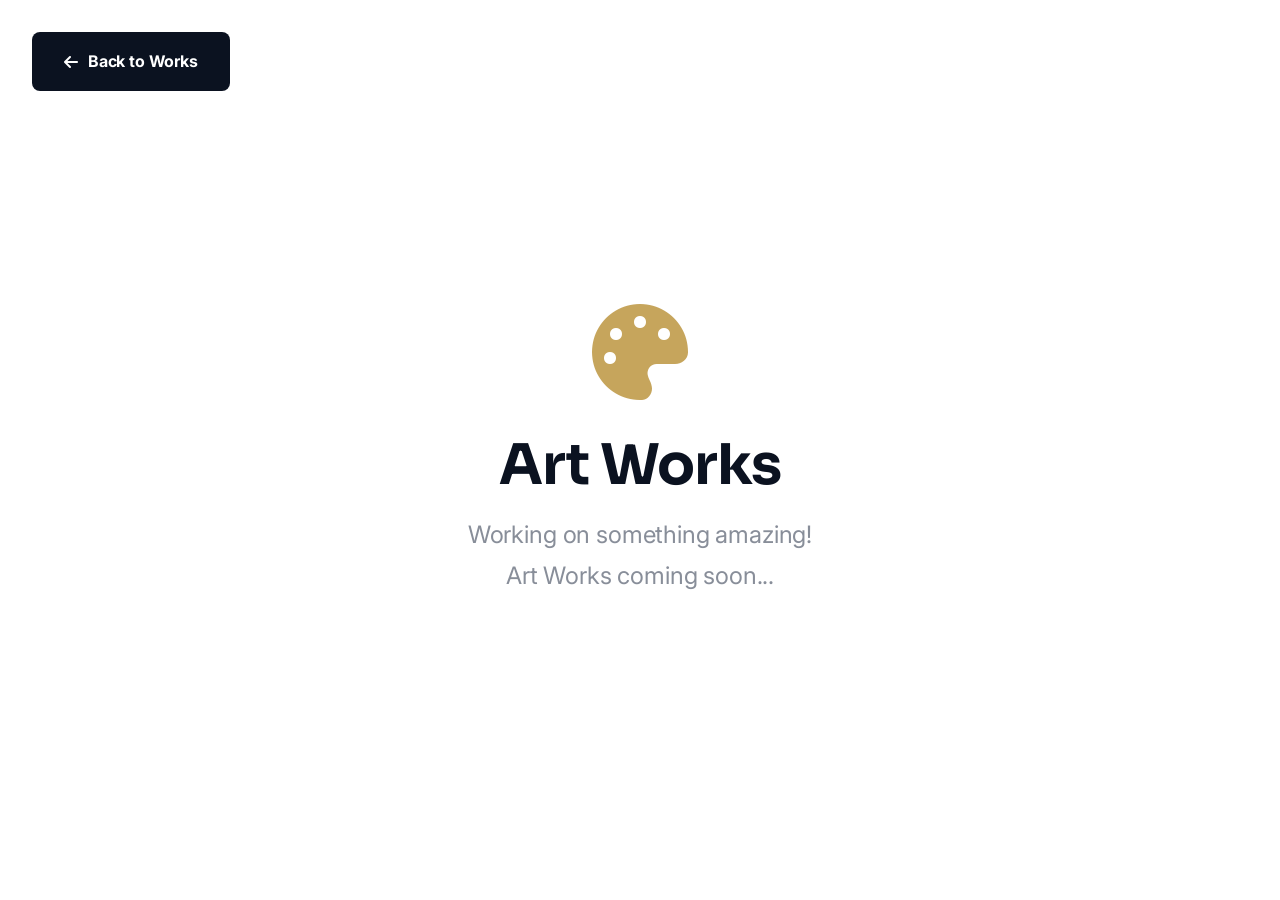
==== art-works.html @ 766a486f "Initial commit of Luxury Agency Website" ====
<!DOCTYPE html>
<html lang="en">
<head>
    <meta charset="UTF-8">
    <meta name="viewport" content="width=device-width, initial-scale=1.0">
    <title>Art Works | VAYUHARA ORIGIN</title>
    <!-- Font Awesome -->
    <link rel="stylesheet" href="https://cdnjs.cloudflare.com/ajax/libs/font-awesome/6.4.0/css/all.min.css">
    <!-- Fonts -->
    <link rel="preconnect" href="https://fonts.googleapis.com">
    <link rel="preconnect" href="https://fonts.gstatic.com" crossorigin>
    <link href="https://fonts.googleapis.com/css2?family=Inter:wght@400;500;600&family=Sora:wght@600;700;800&display=swap" rel="stylesheet">
    <!-- Custom CSS -->
    <link rel="stylesheet" href="style.css">
    <style>
        body {
            font-family: 'Inter', sans-serif;
        }
        h1 {
            font-family: 'Sora', sans-serif;
         }
        .back-btn {
            position: fixed;
            top: 2rem;
            left: 2rem;
            padding: 1rem 2rem;
            background: var(--primary);
            color: white;
            border-radius: 8px;
            font-weight: 700;
            text-decoration: none;
            display: flex;
            align-items: center;
            gap: 10px;
            transition: var(--transition);
            z-index: 1000;
        }
        .back-btn:hover {
            transform: translateX(-5px);
            background: var(--accent);
        }
    </style>
</head>
<body>

    <a href="index.html#portfolio" class="back-btn">
        <i class="fas fa-arrow-left"></i> Back to Works
    </a>

    <section style="height: 100vh; display: flex; flex-direction: column; justify-content: center; align-items: center; text-align: center;">
        <i class="fas fa-palette" style="font-size: 6rem; color: var(--accent); margin-bottom: 2rem; animation: float 6s infinite ease-in-out;"></i>
        <h1 style="font-size: 3.5rem; color: var(--primary); margin-bottom: 1rem;">Art Works</h1>
        <p style="font-size: 1.5rem; color: var(--text-light); opacity: 0.8;">Working on something amazing! <br>Art Works coming soon...</p>
    </section>

    <!-- Custom JS (Just in case) -->
    <script src="main.js"></script>
</body>
</html>
---- style.css ----
/* 
    VAYUHARA ORIGIN — Complete Professional UI/UX Redesign
    Premium • Minimal • Luxury • Corporate • Modern
*/

:root {
    --primary: #0B1220;
    --navy-deep: #0B1220;
    --accent: #C6A55C;
    --bg-white: #FFFFFF;
    --bg-soft: #F7F8FA;
    --text-main: #1F2937;
    --text-light: #6B7280;
    --white: #FFFFFF;
    --transition: all 0.4s cubic-bezier(0.16, 1, 0.3, 1);
    --radius: 18px;
    --shadow-soft: 0 10px 40px rgba(0, 0, 0, 0.03);
}

* {
    margin: 0;
    padding: 0;
    box-sizing: border-box;
}

html {
    scroll-behavior: smooth;
}

body {
    font-family: 'Inter', sans-serif;
    color: var(--text-main);
    background-color: var(--bg-white);
    line-height: 1.7;
    letter-spacing: -0.01em;
    overflow-x: hidden;
}

h1, h2, h3, h4, h5, h6 {
    font-family: 'Sora', sans-serif;
    font-weight: 700;
    line-height: 1.2;
    letter-spacing: -0.02em;
    color: var(--primary);
}

a {
    text-decoration: none;
    color: inherit;
}

/* Navbar */
nav {
    position: fixed;
    top: 0;
    left: 0;
    width: 100%;
    padding: 1.5rem 8%;
    display: flex;
    justify-content: space-between;
    align-items: center;
    z-index: 1000;
    transition: var(--transition);
}

nav.sticky {
    background: rgba(255, 255, 255, 0.7); /* Deep Glass Transparency */
    backdrop-filter: blur(25px) saturate(180%);
    -webkit-backdrop-filter: blur(25px) saturate(180%);
    padding: 1rem 8%;
    box-shadow: 0 10px 40px rgba(0, 0, 0, 0.03);
    border-bottom: 1px solid rgba(255, 255, 255, 0.5); /* Luxury subtle rim */
}

.logo img {
    height: 50px;
    width: auto;
    object-fit: contain;
    transition: var(--transition);
}

nav.sticky .logo img {
    height: 40px;
}

.nav-links {
    display: flex;
    gap: 3rem;
    list-style: none;
}

.nav-links a {
    font-weight: 600;
    font-size: 0.9rem;
    color: var(--text-main);
    position: relative;
    text-transform: uppercase;
    letter-spacing: 1px;
}

.nav-links a::after {
    content: '';
    position: absolute;
    bottom: -8px;
    left: 0;
    width: 100%;
    height: 2px;
    background: var(--accent);
    opacity: 0;
    transition: opacity 0.3s ease;
}

.nav-links a:hover {
    color: var(--accent);
}

.nav-links a:hover::after {
    opacity: 1;
}

/* Section Templates */
section {
    padding: 120px 8%;
}

.section-head {
    text-align: center;
    margin-bottom: 80px;
}

.section-head h2 {
    font-size: 3rem;
    color: var(--primary);
    margin-bottom: 20px;
}

.accent-line {
    width: 80px;
    height: 4px;
    background: var(--accent);
    margin: 0 auto;
}

/* Buttons */
.btn {
    padding: 1rem 2.5rem;
    border-radius: 10px;
    font-weight: 600;
    cursor: pointer;
    transition: var(--transition);
    display: inline-flex;
    align-items: center;
    gap: 12px;
    line-height: 1;
}

.btn-primary {
    background: linear-gradient(135deg, #d4af37, #f6e27a, #d4af37, #b8963a);
    background-size: 200% auto;
    color: var(--white);
    font-weight: 700;
    border: none;
    border-radius: 30px; /* Luxury Pill Shape */
    box-shadow: 0 4px 15px rgba(198, 165, 92, 0.15);
    position: relative;
    overflow: hidden;
}

.btn-primary::before {
    content: '';
    position: absolute;
    top: 0;
    left: -100%;
    width: 60%;
    height: 100%;
    background: linear-gradient(90deg, transparent, rgba(255, 255, 255, 0.2), transparent);
    transition: all 0.6s ease;
}

.btn-primary:hover::before {
    left: 140%;
}

.btn-primary:hover {
    background: linear-gradient(135deg, #f6e27a, #d4af37, #a8842f);
    box-shadow: 0 8px 30px rgba(212, 175, 55, 0.4);
    transform: none;
}

.btn-outline {
    border: 2px solid var(--primary);
    color: var(--primary);
    background: transparent;
}

.btn-outline:hover {
    background: var(--primary);
    color: var(--white);
}

/* Hero Section */
.hero {
    height: 100vh;
    display: flex;
    align-items: center;
    background: var(--bg-white);
    position: relative;
    padding: 0 8%;
}

.hero-grid {
    display: grid;
    grid-template-columns: 1.2fr 0.8fr;
    gap: 4rem;
    width: 100%;
    align-items: center;
}

.hero-visual {
    height: 500px;
    border-radius: 30px;
    overflow: hidden;
}

/* About Logo Fixed Redesign */
.about-logo-card {
    background: var(--white);
    padding: 50px;
    border-radius: 20px;
    box-shadow: 0 15px 45px rgba(0,0,0,0.05);
    display: flex;
    justify-content: center;
    align-items: center;
    border: 1px solid rgba(0,0,0,0.02);
    transition: var(--transition);
}

.about-logo-img {
    max-width: 500px; /* Bigger Logo Fix */
    width: 100%;
    height: auto;
    border-radius: 12px;
    margin: 10px 0;
    box-shadow: 0 15px 35px rgba(0,0,0,0.08); /* Premium shadow */
    transition: transform 0.3s ease, box-shadow 0.3s ease;
}

.about-logo-img:hover {
    transform: scale(1.02); /* Professional Scale Change */
    box-shadow: 0 20px 45px rgba(0,0,0,0.12);
}

@media (max-width: 1200px) {
    .about-logo-img { max-width: 400px; }
}

@media (max-width: 968px) {
    .about-logo-card { padding: 30px; }
    .about-logo-img { max-width: 320px; }
}

@media (max-width: 768px) {
    .about-logo-img { max-width: 250px; }
}

/* Services 3x2 Grid */
.services-grid {
    display: grid;
    grid-template-columns: repeat(4, 1fr);
    gap: 30px;
    margin: 60px auto 0;
}

.service-card {
    background: var(--white);
    padding: 50px 35px;
    border-radius: 25px; /* Clean box radius */
    box-shadow: 0 10px 30px rgba(0,0,0,0.03);
    border: 2px solid var(--accent); /* Premium Gold Border */
    transition: var(--transition);
    text-align: center;
}

.service-card:hover {
    box-shadow: 0 20px 45px rgba(198, 165, 92, 0.15);
    background: #FFFEFA; /* Subtle background shift */
}

.service-icon {
    font-size: 3.5rem;
    color: var(--accent);
    margin-bottom: 2rem;
}

.explore-link {
    padding: 0.6rem 1.6rem;
    background: linear-gradient(135deg, #d4af37, #f6e27a, #d4af37, #b8963a);
    color: var(--white);
    border-radius: 30px;
    font-weight: 700;
    font-size: 0.85rem;
    display: inline-flex;
    align-items: center;
    gap: 8px;
    margin-top: 1.5rem;
    transition: var(--transition);
    box-shadow: 0 4px 15px rgba(198, 165, 92, 0.1);
}

.explore-link:hover {
    background: linear-gradient(135deg, #f6e27a, #d4af37, #a8842f);
    box-shadow: 0 8px 25px rgba(212, 175, 55, 0.3);
    gap: 12px;
}

.explore-link:hover { gap: 12px; }

/* Horizontal Process */
.process-horizontal {
    display: grid;
    grid-template-columns: repeat(4, 1fr);
    gap: 2rem;
    margin-top: 60px;
    text-align: center;
}

.process-step { position: relative; }

.process-step::after {
    content: '';
    position: absolute;
    top: 30px;
    right: -50%;
    width: 100%;
    height: 1px;
    background: rgba(198, 165, 92, 0.2);
    z-index: 1;
}

.process-step:last-child::after { display: none; }

.step-number {
    width: 60px;
    height: 60px;
    border: 2px solid var(--accent);
    border-radius: 50%;
    display: flex;
    justify-content: center;
    align-items: center;
    margin: 0 auto 1.5rem;
    font-weight: 800;
    color: var(--accent);
    background: var(--white);
    position: relative;
    z-index: 2;
}

/* Portfolio Overlay */
.portfolio-grid {
    display: grid;
    grid-template-columns: repeat(4, 1fr);
    gap: 30px;
    margin: 50px auto 0;
}

.portfolio-card.folder-clickable {
    cursor: pointer;
    background: var(--white);
    padding: 50px 40px;
    border-radius: 25px; /* Clean box radius */
    border: 2px solid var(--accent); /* Premium Gold Border */
    box-shadow: 0 10px 30px rgba(0,0,0,0.03);
    display: flex;
    flex-direction: column;
    align-items: center;
    text-align: center;
    transition: transform 0.3s ease, box-shadow 0.3s ease, background 0.3s ease;
}

.portfolio-card.folder-clickable:hover {
    transform: translateY(-8px);
    box-shadow: 0 25px 50px rgba(198, 165, 92, 0.2);
    background: #FFFEFA;
}

.folder-status {
    font-size: 0.75rem;
    font-weight: 700;
    color: var(--accent);
    text-transform: uppercase;
    letter-spacing: 1px;
    margin-top: 0.5rem;
    opacity: 0.8;
}

/* Luxury Portfolio Modal */
.modal-overlay {
    position: fixed;
    inset: 0;
    background: rgba(11, 18, 32, 0.9);
    backdrop-filter: blur(8px);
    display: none; /* Controlled by JS */
    z-index: 10000;
    align-items: center;
    justify-content: center;
    padding: 30px;
    opacity: 0;
    transition: opacity 0.3s ease;
}

.modal-overlay.active {
    display: flex;
    opacity: 1;
}

.modal-content {
    background: var(--white);
    width: 90%;
    max-width: 1100px;
    max-height: 85vh;
    border-radius: 30px;
    position: relative;
    padding: 50px;
    overflow-y: auto;
    box-shadow: 0 30px 100px rgba(0,0,0,0.3);
}

.modal-close {
    position: absolute;
    top: 25px;
    right: 30px;
    font-size: 2.5rem;
    background: none;
    border: none;
    color: var(--primary);
    cursor: pointer;
    line-height: 1;
}

.modal-body {
    display: grid;
    grid-template-columns: repeat(2, 1fr);
    gap: 20px;
    margin-top: 30px;
}

.work-item {
    border-radius: 15px;
    overflow: hidden;
    aspect-ratio: 16/9;
}

.work-item img, .work-item video {
    width: 100%;
    height: 100%;
    object-fit: cover;
    transition: transform 0.3s ease;
}

.work-item:hover img {
    transform: scale(1.05);
}

.portfolio-card i {
    font-size: 3.5rem;
    color: var(--accent);
    margin-bottom: 1.5rem;
}

.portfolio-card h3 {
    margin-bottom: 1.5rem;
    color: var(--primary);
    font-size: 1.2rem;
}

.portfolio-explore-btn {
    padding: 0.7rem 1.8rem;
    background: linear-gradient(135deg, #d4af37, #f6e27a, #d4af37, #b8963a);
    color: var(--white);
    border-radius: 30px; /* Luxury Pill Shape */
    font-size: 0.9rem;
    font-weight: 700;
    transition: var(--transition);
    display: inline-flex;
    align-items: center;
    gap: 10px;
    box-shadow: 0 4px 15px rgba(198, 165, 92, 0.1);
    position: relative;
    overflow: hidden;
}

.portfolio-explore-btn::before {
    content: '';
    position: absolute;
    top: 0;
    left: -100%;
    width: 60%;
    height: 100%;
    background: linear-gradient(90deg, transparent, rgba(255, 255, 255, 0.2), transparent);
    transition: all 0.6s ease;
}

.portfolio-explore-btn:hover::before {
    left: 140%;
}

.portfolio-explore-btn:hover {
    background: linear-gradient(135deg, #f6e27a, #d4af37, #a8842f);
    box-shadow: 0 8px 25px rgba(212, 175, 55, 0.3);
}

.portfolio-explore-btn i {
    transition: transform 0.3s ease;
}

.portfolio-explore-btn:hover i {
    transform: translateX(5px);
}

.portfolio-explore-btn:hover i {
    transform: translateX(5px);
}

@media (max-width: 1200px) {
    .portfolio-grid, .services-grid { grid-template-columns: repeat(2, 1fr); }
}

@media (max-width: 768px) {
    .portfolio-grid, .services-grid { grid-template-columns: 1fr; }
}

/* CTA Section */
.cta-section {
    padding: 100px 8%;
    background: var(--bg-soft);
    text-align: center;
}

/* Contact Grid */
.contact-grid {
    display: grid;
    grid-template-columns: 0.8fr 1.2fr;
    gap: 4rem;
    margin-top: 60px;
}

.contact-info { text-align: left; }
.info-group { margin-bottom: 3rem; }
.info-group h3 { font-size: 1.5rem; margin-bottom: 1.5rem; }
.info-group p { display: flex; align-items: center; gap: 15px; margin-bottom: 1rem; color: var(--text-light); }
.info-group p i { color: var(--accent); }

.contact-form-card {
    background: #FFFFFF;
    padding: 50px;
    border-radius: 20px;
    box-shadow: var(--shadow-soft);
    border: 1px solid rgba(0,0,0,0.03);
}

.form-group { margin-bottom: 1.5rem; text-align: left; }
.form-group label { display: block; margin-bottom: 0.5rem; font-weight: 600; }
.form-control {
    width: 100%;
    padding: 1rem 1.2rem;
    border-radius: 10px;
    border: 1px solid rgba(0,0,0,0.08);
    transition: var(--transition);
}

.form-control:focus { outline: none; border-color: var(--accent); }

/* ==========================================================================
   Premium Footer Redesign (#071426 Luxury)
   ========================================================================== */
.footer-premium {
    background: #071426;
    padding: 80px 8% 30px;
    color: #FFFFFF;
}

.footer-inner {
    max-width: 1400px;
    margin: 0 auto;
}

.footer-main-grid {
    display: grid;
    grid-template-columns: 1.5fr 1fr 1fr;
    gap: 60px;
    margin-bottom: 60px;
}

/* Brand Section */
.logo-wrap {
    margin-bottom: 25px;
}

.logo-wrap img {
    height: 70px; /* Slightly bigger as requested */
    border-radius: 8px;
    display: block;
}

.brand-desc {
    color: #d1d5db; /* Light Gray secondary */
    line-height: 1.8;
    margin-bottom: 30px;
    max-width: 400px;
    font-size: 1.05rem;
}

.brand-socials {
    display: flex;
    gap: 15px;
}

.brand-socials a {
    width: 40px;
    height: 40px;
    border: 2px solid #d4af37; /* Gold outline */
    border-radius: 50%;
    display: flex;
    justify-content: center;
    align-items: center;
    color: #d4af37;
    transition: all 0.3s ease;
}

.brand-socials a:hover {
    background: #d4af37; /* Gold Fill */
    color: #FFFFFF; /* White Icon */
    transform: translateY(-3px);
}

/* Nav Columns */
.footer-title {
    color: #FFFFFF;
    font-size: 1.2rem;
    font-weight: 700;
    margin-bottom: 30px;
    letter-spacing: 2px;
}

.footer-nav-links {
    list-style: none;
    padding: 0;
}

.footer-nav-links li {
    margin-bottom: 15px;
}

.footer-nav-links a {
    color: #d1d5db;
    text-decoration: none;
    transition: all 0.3s ease;
    font-size: 1.05rem;
}

.footer-nav-links a:hover {
    color: #d4af37; /* Gold Hover */
}

/* Bottom Bar */
.footer-bottom-bar {
    text-align: center;
}

.footer-bottom-divider {
    width: 100%;
    height: 1px;
    background: rgba(255, 255, 255, 0.1);
    margin-bottom: 30px;
}

.footer-bottom-bar p {
    color: #9ca3af;
    font-size: 0.95rem;
}

/* Responsive Footer */
@media (max-width: 1024px) {
    .footer-main-grid {
        grid-template-columns: repeat(2, 1fr);
    }
}

@media (max-width: 768px) {
    .footer-premium {
        text-align: center;
        padding: 60px 8% 30px;
    }
    .footer-main-grid {
        grid-template-columns: 1fr;
        gap: 40px;
    }
    .footer-brand-col {
        display: flex;
        flex-direction: column;
        align-items: center;
    }
    .brand-desc {
        max-width: 100%;
    }
    .brand-socials {
        justify-content: center;
    }
}

/* ==========================================================================
   /* ==========================================================================
   Unique Professional Luxury Signatures
   ========================================================================== */

/* ==========================================================================
   Professional Architectural Motion
   ========================================================================== */

/* 1. Master Reveal Engine */
.reveal {
    opacity: 0;
    transform: translateY(40px);
    transition: 
        opacity 1.5s cubic-bezier(0.2, 1, 0.3, 1),
        transform 1.5s cubic-bezier(0.2, 1, 0.3, 1);
    will-change: opacity, transform;
}

.reveal.active {
    opacity: 1;
    transform: translateY(0);
}

/* 2. Text Masking Reveal (World-Class Unique) */
.text-mask {
    overflow: hidden;
    display: inline-block;
    padding-bottom: 5px;
}

.text-reveal {
    display: inline-block;
    transform: translateY(110%);
    transition: transform 1.2s cubic-bezier(0.2, 1, 0.3, 1);
}

.reveal.active .text-reveal {
    transform: translateY(0);
}

/* 3. Infinite Floating States */
.float-infinite {
    animation: luxury-float 6s cubic-bezier(0.445, 0.05, 0.55, 0.95) infinite;
}

@keyframes luxury-float {
    0%, 100% { transform: translateY(0) rotate(0); }
    50% { transform: translateY(-15px) rotate(1deg); }
}

/* 4. Luxury Hover Scaling */
.card-scale {
    transition: transform 0.6s cubic-bezier(0.2, 1, 0.3, 1);
}

.card-scale:hover {
    transform: scale(1.03) translateY(-5px);
}

/* 2. Hero Brand Mark "Infinite Float" */
.hero-visual img {
    animation: luxury-float 6s cubic-bezier(0.445, 0.05, 0.55, 0.95) infinite;
    filter: drop-shadow(0 20px 40px rgba(11, 18, 32, 0.1));
}

@keyframes luxury-float {
    0%, 100% { transform: translateY(0) rotate(2deg); }
    50% { transform: translateY(-20px) rotate(-1deg); }
}

/* 3. Architectural Line Drawing */
.accent-line {
    width: 0;
    height: 2px;
    background: var(--accent);
    transition: width 1.5s cubic-bezier(0.2, 1, 0.3, 1);
    margin-top: 1rem;
}

.reveal.active .accent-line {
    width: 80px; /* Expands when parent .reveal is active */
}

/* 4. Service Icon 3D Interaction */
.service-icon i {
    transition: transform 0.6s cubic-bezier(0.2, 1, 0.3, 1);
}

.service-card:hover .service-icon i {
    transform: scale(1.2) rotateY(180deg); /* Unique world-class flip */
}

/* 5. Gold Dust Particle Subtle Glow */
@keyframes particle-glow {
    0%, 100% { opacity: 0.2; transform: scale(1); }
    50% { opacity: 0.6; transform: scale(1.5); }
}

/* Media Queries */
@media (max-width: 1024px) {
    .services-grid, .portfolio-grid { grid-template-columns: repeat(2, 1fr); }
    .footer-grid { grid-template-columns: 1fr; }
}

@media (max-width: 768px) {
    .hero-grid, .services-grid, .portfolio-grid, .process-horizontal, .contact-grid {
        grid-template-columns: 1fr;
        text-align: center;
    }
    .hero-visual { height: 350px; }
    .process-step::after { display: none; }
    .nav-links { display: none; }
    .hero { text-align: center; padding-top: 100px; height: auto; padding-bottom: 50px; }
    .cta-group { justify-content: center; }
}

/* Page Transition Divider Styles */
.page-divider {
    width: 100%;
    display: flex;
    justify-content: center;
    background: var(--white);
    padding: 20px 0;
}

.page-divider-line {
    width: 84%;
    height: 1.5px;
    background: linear-gradient(90deg, transparent, rgba(198, 165, 92, 0.4), transparent);
}

/* Golden Service Ticks */
.contact-serviceslist i {
    color: var(--accent);
    margin-right: 12px;
    font-size: 1.1rem;
}

/* Staggered Delay Intervals */
.delay-1 { transition-delay: 0.15s; }
.delay-2 { transition-delay: 0.3s; }
.delay-3 { transition-delay: 0.45s; }
.delay-4 { transition-delay: 0.6s; }

/* Luxury Button Shine Effect */
.btn-primary {
    position: relative;
    overflow: hidden;
}

.btn-primary::after {
    content: '';
    position: absolute;
    top: -50%;
    left: -100%;
    width: 60%;
    height: 200%;
    background: linear-gradient(
        to right,
        rgba(255, 255, 255, 0) 0%,
        rgba(255, 255, 255, 0.4) 50%,
        rgba(255, 255, 255, 0) 100%
    );
    transform: rotate(30deg);
    transition: none;
}

.btn-primary:hover::after {
    left: 150%;
    transition: all 0.9s ease;
}

/* Modal Entry Animation */
.modal-overlay.active .modal-content {
    animation: modal-entry 0.6s cubic-bezier(0.2, 1, 0.3, 1) forwards;
}

@keyframes modal-entry {
    from {
        opacity: 0;
        transform: scale(0.9) translateY(40px);
    }
    to {
        opacity: 1;
        transform: scale(1) translateY(0);
    }
}
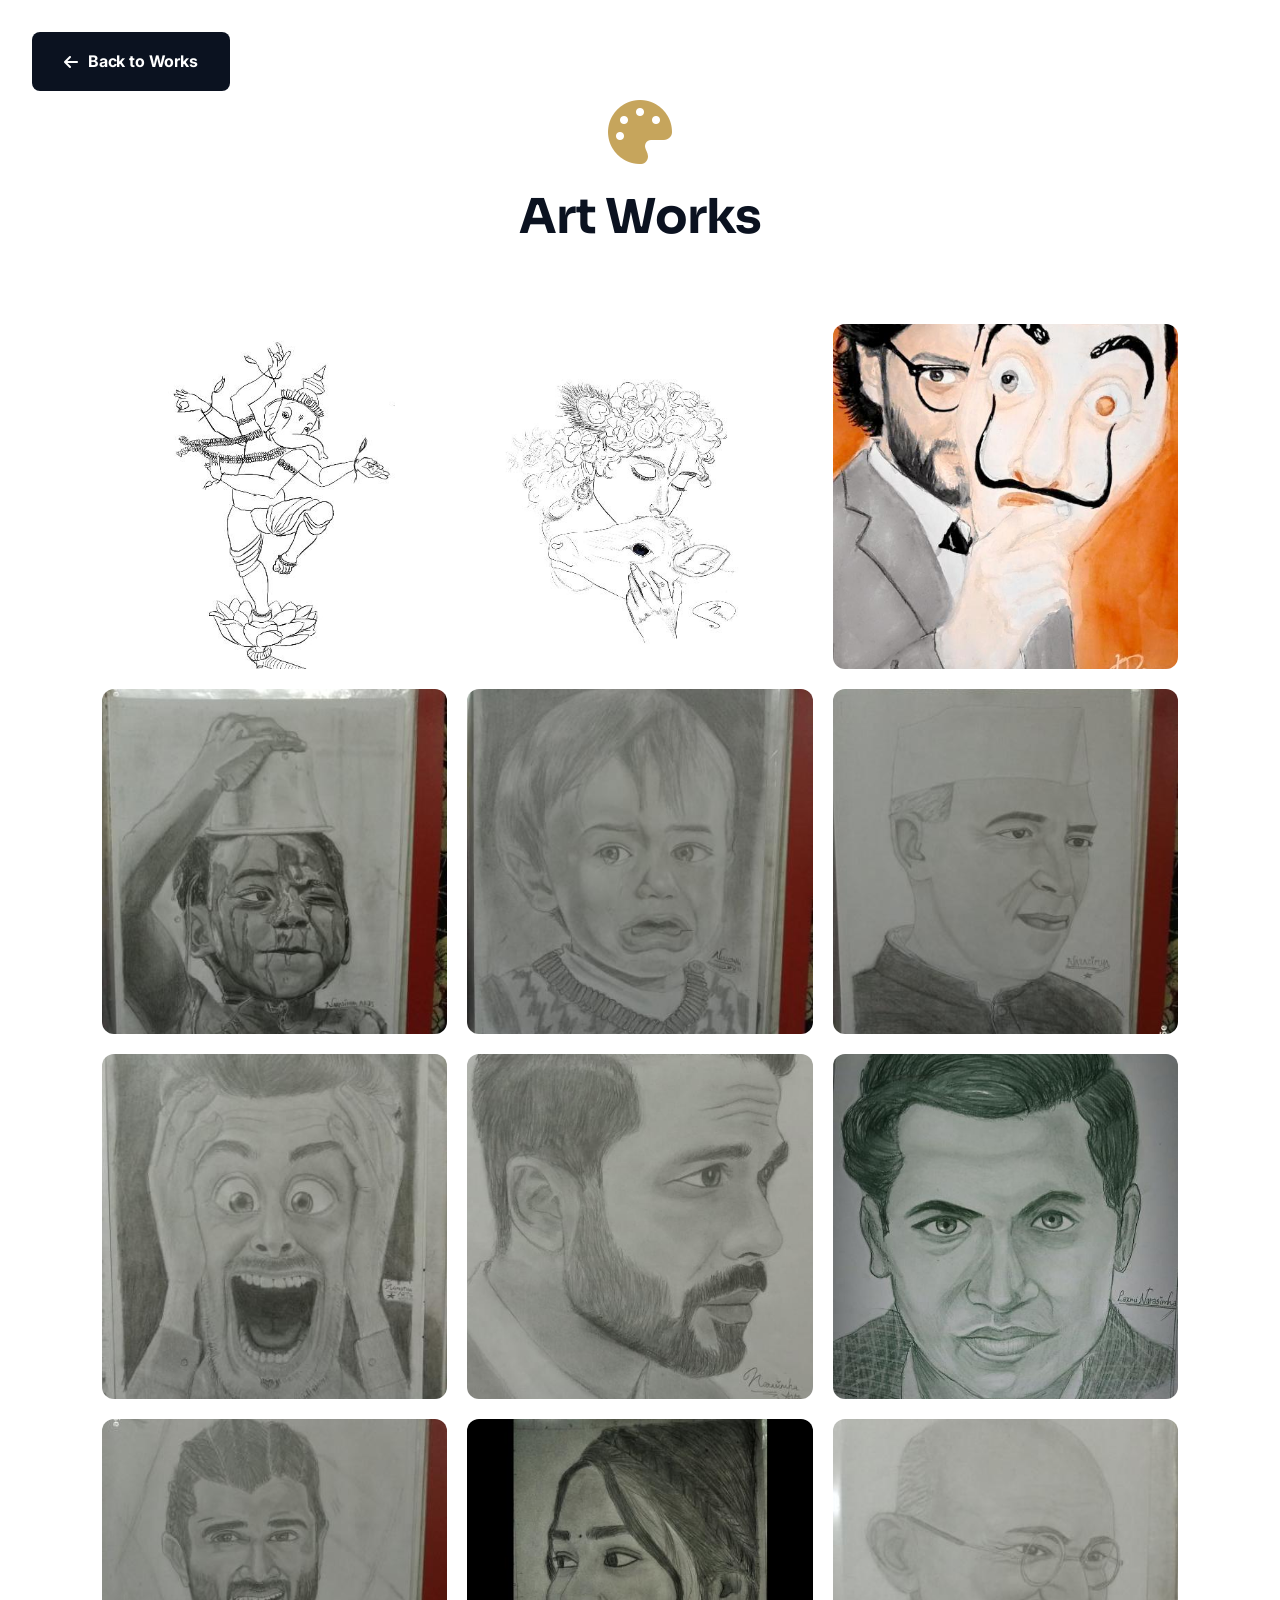
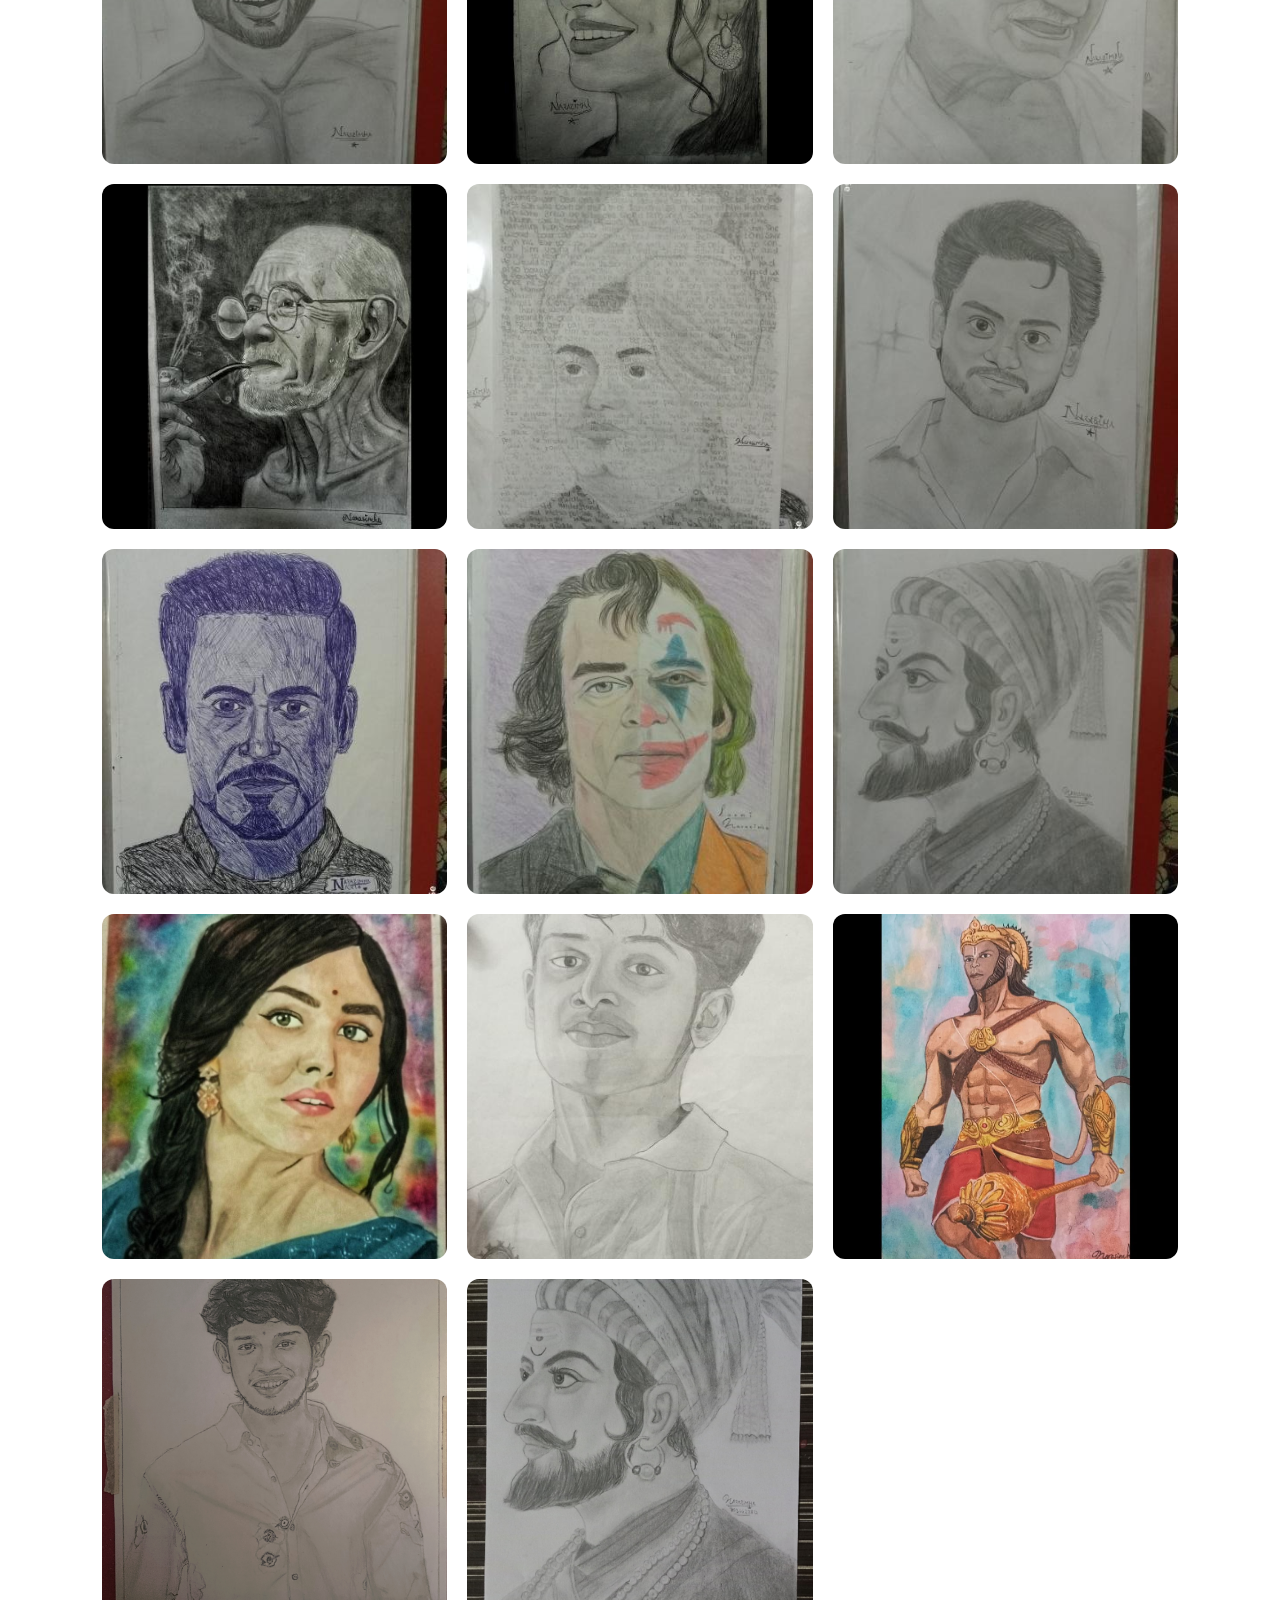
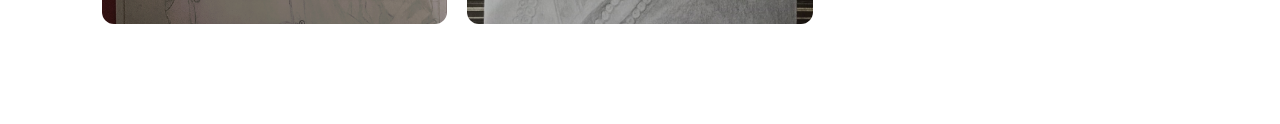
==== commit ea536cbf: "Populate portfolio category pages with images and videos" ====
--- a/art-works.html
+++ b/art-works.html
@@ -47,10 +47,39 @@
         <i class="fas fa-arrow-left"></i> Back to Works
     </a>
 
-    <section style="height: 100vh; display: flex; flex-direction: column; justify-content: center; align-items: center; text-align: center;">
-        <i class="fas fa-palette" style="font-size: 6rem; color: var(--accent); margin-bottom: 2rem; animation: float 6s infinite ease-in-out;"></i>
-        <h1 style="font-size: 3.5rem; color: var(--primary); margin-bottom: 1rem;">Art Works</h1>
-        <p style="font-size: 1.5rem; color: var(--text-light); opacity: 0.8;">Working on something amazing! <br>Art Works coming soon...</p>
+    <section style="padding: 120px 8%; min-height: 100vh;">
+        <div style="text-align: center; margin-bottom: 60px;">
+            <i class="fas fa-palette" style="font-size: 4rem; color: var(--accent); margin-bottom: 1.5rem;"></i>
+            <h1 style="font-size: 3rem; color: var(--primary); margin-bottom: 1rem;">Art Works</h1>
+            <div class="accent-line" style="margin: 0 auto;"></div>
+        </div>
+
+        <div class="portfolio-grid" style="display: grid; grid-template-columns: repeat(auto-fill, minmax(280px, 1fr)); gap: 20px;">
+            <!-- Artworks Grid -->
+            <div class="work-item" style="border-radius: 12px; overflow: hidden; aspect-ratio: 1/1;"><img src="1000944520.jpg" style="width:100%; height:100%; object-fit:cover;"></div>
+            <div class="work-item" style="border-radius: 12px; overflow: hidden; aspect-ratio: 1/1;"><img src="1000944521.jpg" style="width:100%; height:100%; object-fit:cover;"></div>
+            <div class="work-item" style="border-radius: 12px; overflow: hidden; aspect-ratio: 1/1;"><img src="1000945619.jpg" style="width:100%; height:100%; object-fit:cover;"></div>
+            <div class="work-item" style="border-radius: 12px; overflow: hidden; aspect-ratio: 1/1;"><img src="1000945620.jpg" style="width:100%; height:100%; object-fit:cover;"></div>
+            <div class="work-item" style="border-radius: 12px; overflow: hidden; aspect-ratio: 1/1;"><img src="1000945621.jpg" style="width:100%; height:100%; object-fit:cover;"></div>
+            <div class="work-item" style="border-radius: 12px; overflow: hidden; aspect-ratio: 1/1;"><img src="1000945622.jpg" style="width:100%; height:100%; object-fit:cover;"></div>
+            <div class="work-item" style="border-radius: 12px; overflow: hidden; aspect-ratio: 1/1;"><img src="1000945623.jpg" style="width:100%; height:100%; object-fit:cover;"></div>
+            <div class="work-item" style="border-radius: 12px; overflow: hidden; aspect-ratio: 1/1;"><img src="1000945624.jpg" style="width:100%; height:100%; object-fit:cover;"></div>
+            <div class="work-item" style="border-radius: 12px; overflow: hidden; aspect-ratio: 1/1;"><img src="1000945627.jpg" style="width:100%; height:100%; object-fit:cover;"></div>
+            <div class="work-item" style="border-radius: 12px; overflow: hidden; aspect-ratio: 1/1;"><img src="1000945628.jpg" style="width:100%; height:100%; object-fit:cover;"></div>
+            <div class="work-item" style="border-radius: 12px; overflow: hidden; aspect-ratio: 1/1;"><img src="1000945629.jpg" style="width:100%; height:100%; object-fit:cover;"></div>
+            <div class="work-item" style="border-radius: 12px; overflow: hidden; aspect-ratio: 1/1;"><img src="1000945631.jpg" style="width:100%; height:100%; object-fit:cover;"></div>
+            <div class="work-item" style="border-radius: 12px; overflow: hidden; aspect-ratio: 1/1;"><img src="1000945633.jpg" style="width:100%; height:100%; object-fit:cover;"></div>
+            <div class="work-item" style="border-radius: 12px; overflow: hidden; aspect-ratio: 1/1;"><img src="1000945634.jpg" style="width:100%; height:100%; object-fit:cover;"></div>
+            <div class="work-item" style="border-radius: 12px; overflow: hidden; aspect-ratio: 1/1;"><img src="1000945635.jpg" style="width:100%; height:100%; object-fit:cover;"></div>
+            <div class="work-item" style="border-radius: 12px; overflow: hidden; aspect-ratio: 1/1;"><img src="1000945637.jpg" style="width:100%; height:100%; object-fit:cover;"></div>
+            <div class="work-item" style="border-radius: 12px; overflow: hidden; aspect-ratio: 1/1;"><img src="1000945638.jpg" style="width:100%; height:100%; object-fit:cover;"></div>
+            <div class="work-item" style="border-radius: 12px; overflow: hidden; aspect-ratio: 1/1;"><img src="1000945639.jpg" style="width:100%; height:100%; object-fit:cover;"></div>
+            <div class="work-item" style="border-radius: 12px; overflow: hidden; aspect-ratio: 1/1;"><img src="1000945641.jpg" style="width:100%; height:100%; object-fit:cover;"></div>
+            <div class="work-item" style="border-radius: 12px; overflow: hidden; aspect-ratio: 1/1;"><img src="1000945755.jpg" style="width:100%; height:100%; object-fit:cover;"></div>
+            <div class="work-item" style="border-radius: 12px; overflow: hidden; aspect-ratio: 1/1;"><img src="1000946402.jpg" style="width:100%; height:100%; object-fit:cover;"></div>
+            <div class="work-item" style="border-radius: 12px; overflow: hidden; aspect-ratio: 1/1;"><img src="1000947400.jpg" style="width:100%; height:100%; object-fit:cover;"></div>
+            <div class="work-item" style="border-radius: 12px; overflow: hidden; aspect-ratio: 1/1;"><img src="47845.jpg" style="width:100%; height:100%; object-fit:cover;"></div>
+        </div>
     </section>
 
     <!-- Custom JS (Just in case) -->
--- a/style.css
+++ b/style.css
@@ -34,9 +34,21 @@
     line-height: 1.7;
     letter-spacing: -0.01em;
     overflow-x: hidden;
-}
-
-h1, h2, h3, h4, h5, h6 {
+    user-select: none;
+    -webkit-user-select: none;
+}
+
+input, textarea, select, .form-control {
+    user-select: auto !important;
+    -webkit-user-select: auto !important;
+}
+
+h1,
+h2,
+h3,
+h4,
+h5,
+h6 {
     font-family: 'Sora', sans-serif;
     font-weight: 700;
     line-height: 1.2;
@@ -49,73 +61,152 @@
     color: inherit;
 }
 
-/* Navbar */
-nav {
+/* Floating Pill Navbar */
+.pill-nav {
+    position: fixed;
+    top: 20px;
+    left: 50%;
+    transform: translateX(-50%);
+    width: 90%;
+    max-width: 1200px;
+    background: rgba(255, 255, 255, 0.8);
+    backdrop-filter: blur(20px);
+    -webkit-backdrop-filter: blur(20px);
+    border: 1px solid rgba(255, 255, 255, 0.5);
+    box-shadow: 0 10px 40px rgba(0, 0, 0, 0.05);
+    border-radius: 50px;
+    padding: 10px 30px;
+    display: flex;
+    justify-content: space-between;
+    align-items: center;
+    z-index: 1000;
+    transition: all 0.4s ease;
+}
+
+.pill-nav .logo img {
+    height: 45px;
+    transition: var(--transition);
+}
+
+/* Compact sticky header on scroll */
+.pill-nav.sticky {
+    top: 10px;
+    padding: 8px 25px;
+    background: rgba(255, 255, 255, 0.95);
+    box-shadow: 0 15px 50px rgba(0, 0, 0, 0.08);
+}
+
+.pill-nav.sticky .logo img {
+    height: 38px;
+}
+
+.pill-nav .nav-links {
+    display: flex;
+    gap: 2.5rem;
+    list-style: none;
+    margin: 0;
+    padding: 0;
+}
+
+.pill-nav .nav-links a {
+    font-size: 0.95rem;
+    font-weight: 600;
+    color: var(--text-main);
+    text-transform: uppercase;
+    letter-spacing: 0.5px;
+    transition: color 0.3s ease;
+    position: relative;
+}
+
+.pill-nav .nav-links a:hover {
+    color: var(--accent);
+}
+
+.pill-nav .nav-cta {
+    padding: 0.6rem 1.8rem;
+    border-radius: 30px;
+    font-size: 0.9rem;
+}
+
+/* Mobile Menu Button */
+.mobile-menu-btn {
+    display: none;
+    font-size: 1.5rem;
+    cursor: pointer;
+    color: var(--primary);
+}
+
+/* Mobile Nav Overlay */
+.mobile-overlay {
     position: fixed;
     top: 0;
     left: 0;
     width: 100%;
-    padding: 1.5rem 8%;
-    display: flex;
-    justify-content: space-between;
-    align-items: center;
-    z-index: 1000;
-    transition: var(--transition);
-}
-
-nav.sticky {
-    background: rgba(255, 255, 255, 0.7); /* Deep Glass Transparency */
-    backdrop-filter: blur(25px) saturate(180%);
-    -webkit-backdrop-filter: blur(25px) saturate(180%);
-    padding: 1rem 8%;
-    box-shadow: 0 10px 40px rgba(0, 0, 0, 0.03);
-    border-bottom: 1px solid rgba(255, 255, 255, 0.5); /* Luxury subtle rim */
-}
-
-.logo img {
-    height: 50px;
-    width: auto;
-    object-fit: contain;
-    transition: var(--transition);
-}
-
-nav.sticky .logo img {
-    height: 40px;
-}
-
-.nav-links {
-    display: flex;
-    gap: 3rem;
+    height: 100vh;
+    background: rgba(11, 18, 32, 0.98);
+    backdrop-filter: blur(15px);
+    z-index: 2000;
+    display: flex;
+    flex-direction: column;
+    justify-content: center;
+    align-items: center;
+    opacity: 0;
+    pointer-events: none;
+    transition: all 0.4s ease;
+}
+
+.mobile-overlay.active {
+    opacity: 1;
+    pointer-events: all;
+}
+
+.close-menu {
+    position: absolute;
+    top: 30px;
+    right: 30px;
+    background: none;
+    border: none;
+    color: var(--white);
+    font-size: 3rem;
+    cursor: pointer;
+}
+
+.mobile-links {
     list-style: none;
-}
-
-.nav-links a {
-    font-weight: 600;
-    font-size: 0.9rem;
-    color: var(--text-main);
-    position: relative;
-    text-transform: uppercase;
-    letter-spacing: 1px;
-}
-
-.nav-links a::after {
-    content: '';
-    position: absolute;
-    bottom: -8px;
-    left: 0;
-    width: 100%;
-    height: 2px;
-    background: var(--accent);
-    opacity: 0;
-    transition: opacity 0.3s ease;
-}
-
-.nav-links a:hover {
+    text-align: center;
+}
+
+.mobile-links li {
+    margin: 20px 0;
+}
+
+.mobile-links a {
+    font-size: 2rem;
+    font-weight: 700;
+    color: var(--white);
+    font-family: 'Sora', sans-serif;
+    transition: color 0.3s ease;
+}
+
+.mobile-links a:hover {
     color: var(--accent);
 }
 
-.nav-links a:hover::after {
-    opacity: 1;
+@media (max-width: 968px) {
+
+    .pill-nav .nav-links,
+    .pill-nav .nav-cta {
+        display: none;
+    }
+
+    .mobile-menu-btn {
+        display: block;
+    }
+
+    .pill-nav {
+        width: 95%;
+        padding: 10px 20px;
+    }
 }
 
 /* Section Templates */
@@ -143,15 +234,26 @@
 
 /* Buttons */
 .btn {
-    padding: 1rem 2.5rem;
-    border-radius: 10px;
+    padding: 1.2rem 2.5rem; /* Increased vertical padding for better balance */
+    border-radius: 12px;
     font-weight: 600;
     cursor: pointer;
     transition: var(--transition);
     display: inline-flex;
     align-items: center;
+    justify-content: center;
+    text-align: center;
     gap: 12px;
-    line-height: 1;
+    line-height: 1.2;
+    width: auto;
+    user-select: none;
+    -webkit-tap-highlight-color: transparent;
+}
+
+/* Tactile feedback for mobile */
+.btn:active {
+    transform: scale(0.96);
+    filter: brightness(0.9);
 }
 
 .btn-primary {
@@ -160,7 +262,8 @@
     color: var(--white);
     font-weight: 700;
     border: none;
-    border-radius: 30px; /* Luxury Pill Shape */
+    border-radius: 30px;
+    /* Luxury Pill Shape */
     box-shadow: 0 4px 15px rgba(198, 165, 92, 0.15);
     position: relative;
     overflow: hidden;
@@ -198,69 +301,73 @@
     color: var(--white);
 }
 
-/* Hero Section */
-.hero {
+/* Scattered Hero Layout */
+.scattered-hero {
     height: 100vh;
     display: flex;
-    align-items: center;
+    justify-content: center;
+    align-items: center;
+    position: relative;
+    overflow: hidden;
+    padding: 0 8%;
     background: var(--bg-white);
-    position: relative;
-    padding: 0 8%;
-}
-
-.hero-grid {
-    display: grid;
-    grid-template-columns: 1.2fr 0.8fr;
-    gap: 4rem;
-    width: 100%;
-    align-items: center;
-}
-
-.hero-visual {
-    height: 500px;
+}
+
+.hero-content-center {
+    text-align: center;
+    z-index: 10;
+    max-width: 900px;
+    display: flex;
+    flex-direction: column;
+    align-items: center;
+}
+
+.hero-chip {
+    padding: 8px 20px;
+    border: 1px solid rgba(198, 165, 92, 0.4);
     border-radius: 30px;
-    overflow: hidden;
-}
-
-/* About Logo Fixed Redesign */
-.about-logo-card {
-    background: var(--white);
-    padding: 50px;
-    border-radius: 20px;
-    box-shadow: 0 15px 45px rgba(0,0,0,0.05);
-    display: flex;
+    color: var(--accent);
+    font-size: 0.85rem;
+    font-weight: 700;
+    text-transform: uppercase;
+    letter-spacing: 2px;
+    margin-bottom: 2rem;
+    background: rgba(198, 165, 92, 0.05);
+}
+
+.hero-title {
+    font-size: clamp(3rem, 7vw, 5.5rem);
+    line-height: 1.1;
+    margin-bottom: 1.5rem;
+}
+
+.hero-subtitle {
+    font-size: 1.25rem;
+    color: var(--text-light);
+    margin-bottom: 3rem;
+    max-width: 650px;
+}
+
+.cta-group {
+    display: flex;
+    gap: 20px;
+    flex-wrap: wrap;
+    align-items: center;
+}
+
+.center-cta {
     justify-content: center;
-    align-items: center;
-    border: 1px solid rgba(0,0,0,0.02);
-    transition: var(--transition);
-}
-
-.about-logo-img {
-    max-width: 500px; /* Bigger Logo Fix */
-    width: 100%;
-    height: auto;
-    border-radius: 12px;
-    margin: 10px 0;
-    box-shadow: 0 15px 35px rgba(0,0,0,0.08); /* Premium shadow */
-    transition: transform 0.3s ease, box-shadow 0.3s ease;
-}
-
-.about-logo-img:hover {
-    transform: scale(1.02); /* Professional Scale Change */
-    box-shadow: 0 20px 45px rgba(0,0,0,0.12);
-}
-
-@media (max-width: 1200px) {
-    .about-logo-img { max-width: 400px; }
 }
 
 @media (max-width: 968px) {
-    .about-logo-card { padding: 30px; }
-    .about-logo-img { max-width: 320px; }
-}
-
-@media (max-width: 768px) {
-    .about-logo-img { max-width: 250px; }
+    .hero-title {
+        font-size: 3rem;
+    }
+
+    .scattered-hero {
+        height: auto;
+        padding: 160px 8% 100px;
+    }
 }
 
 /* Services 3x2 Grid */
@@ -274,16 +381,19 @@
 .service-card {
     background: var(--white);
     padding: 50px 35px;
-    border-radius: 25px; /* Clean box radius */
-    box-shadow: 0 10px 30px rgba(0,0,0,0.03);
-    border: 2px solid var(--accent); /* Premium Gold Border */
+    border-radius: 25px;
+    /* Clean box radius */
+    box-shadow: 0 10px 30px rgba(0, 0, 0, 0.03);
+    border: 2px solid var(--accent);
+    /* Premium Gold Border */
     transition: var(--transition);
     text-align: center;
 }
 
 .service-card:hover {
     box-shadow: 0 20px 45px rgba(198, 165, 92, 0.15);
-    background: #FFFEFA; /* Subtle background shift */
+    background: #FFFEFA;
+    /* Subtle background shift */
 }
 
 .service-icon {
@@ -313,7 +423,9 @@
     gap: 12px;
 }
 
-.explore-link:hover { gap: 12px; }
+.explore-link:hover {
+    gap: 12px;
+}
 
 /* Horizontal Process */
 .process-horizontal {
@@ -324,7 +436,9 @@
     text-align: center;
 }
 
-.process-step { position: relative; }
+.process-step {
+    position: relative;
+}
 
 .process-step::after {
     content: '';
@@ -337,7 +451,9 @@
     z-index: 1;
 }
 
-.process-step:last-child::after { display: none; }
+.process-step:last-child::after {
+    display: none;
+}
 
 .step-number {
     width: 60px;
@@ -367,9 +483,11 @@
     cursor: pointer;
     background: var(--white);
     padding: 50px 40px;
-    border-radius: 25px; /* Clean box radius */
-    border: 2px solid var(--accent); /* Premium Gold Border */
-    box-shadow: 0 10px 30px rgba(0,0,0,0.03);
+    border-radius: 25px;
+    /* Clean box radius */
+    border: 2px solid var(--accent);
+    /* Premium Gold Border */
+    box-shadow: 0 10px 30px rgba(0, 0, 0, 0.03);
     display: flex;
     flex-direction: column;
     align-items: center;
@@ -399,13 +517,15 @@
     inset: 0;
     background: rgba(11, 18, 32, 0.9);
     backdrop-filter: blur(8px);
-    display: none; /* Controlled by JS */
+    display: none;
+    /* Controlled by JS */
     z-index: 10000;
     align-items: center;
     justify-content: center;
     padding: 30px;
     opacity: 0;
     transition: opacity 0.3s ease;
+    overscroll-behavior: contain;
 }
 
 .modal-overlay.active {
@@ -422,7 +542,7 @@
     position: relative;
     padding: 50px;
     overflow-y: auto;
-    box-shadow: 0 30px 100px rgba(0,0,0,0.3);
+    box-shadow: 0 30px 100px rgba(0, 0, 0, 0.3);
 }
 
 .modal-close {
@@ -450,7 +570,8 @@
     aspect-ratio: 16/9;
 }
 
-.work-item img, .work-item video {
+.work-item img,
+.work-item video {
     width: 100%;
     height: 100%;
     object-fit: cover;
@@ -477,7 +598,8 @@
     padding: 0.7rem 1.8rem;
     background: linear-gradient(135deg, #d4af37, #f6e27a, #d4af37, #b8963a);
     color: var(--white);
-    border-radius: 30px; /* Luxury Pill Shape */
+    border-radius: 30px;
+    /* Luxury Pill Shape */
     font-size: 0.9rem;
     font-weight: 700;
     transition: var(--transition);
@@ -522,11 +644,19 @@
 }
 
 @media (max-width: 1200px) {
-    .portfolio-grid, .services-grid { grid-template-columns: repeat(2, 1fr); }
+
+    .portfolio-grid,
+    .services-grid {
+        grid-template-columns: repeat(2, 1fr);
+    }
 }
 
 @media (max-width: 768px) {
-    .portfolio-grid, .services-grid { grid-template-columns: 1fr; }
+
+    .portfolio-grid,
+    .services-grid {
+        grid-template-columns: 1fr;
+    }
 }
 
 /* CTA Section */
@@ -544,31 +674,62 @@
     margin-top: 60px;
 }
 
-.contact-info { text-align: left; }
-.info-group { margin-bottom: 3rem; }
-.info-group h3 { font-size: 1.5rem; margin-bottom: 1.5rem; }
-.info-group p { display: flex; align-items: center; gap: 15px; margin-bottom: 1rem; color: var(--text-light); }
-.info-group p i { color: var(--accent); }
+.contact-info {
+    text-align: left;
+}
+
+.info-group {
+    margin-bottom: 3rem;
+}
+
+.info-group h3 {
+    font-size: 1.5rem;
+    margin-bottom: 1.5rem;
+}
+
+.info-group p {
+    display: flex;
+    align-items: center;
+    gap: 15px;
+    margin-bottom: 1rem;
+    color: var(--text-light);
+}
+
+.info-group p i {
+    color: var(--accent);
+}
 
 .contact-form-card {
     background: #FFFFFF;
     padding: 50px;
     border-radius: 20px;
     box-shadow: var(--shadow-soft);
-    border: 1px solid rgba(0,0,0,0.03);
-}
-
-.form-group { margin-bottom: 1.5rem; text-align: left; }
-.form-group label { display: block; margin-bottom: 0.5rem; font-weight: 600; }
+    border: 1px solid rgba(0, 0, 0, 0.03);
+}
+
+.form-group {
+    margin-bottom: 1.5rem;
+    text-align: left;
+}
+
+.form-group label {
+    display: block;
+    margin-bottom: 0.5rem;
+    font-weight: 600;
+}
+
 .form-control {
     width: 100%;
     padding: 1rem 1.2rem;
     border-radius: 10px;
-    border: 1px solid rgba(0,0,0,0.08);
+    border: 1px solid rgba(0, 0, 0, 0.08);
     transition: var(--transition);
 }
 
-.form-control:focus { outline: none; border-color: var(--accent); }
+.form-control:focus {
+    outline: none;
+    border-color: var(--accent);
+}
 
 /* ==========================================================================
    Premium Footer Redesign (#071426 Luxury)
@@ -597,13 +758,15 @@
 }
 
 .logo-wrap img {
-    height: 70px; /* Slightly bigger as requested */
+    height: 70px;
+    /* Slightly bigger as requested */
     border-radius: 8px;
     display: block;
 }
 
 .brand-desc {
-    color: #d1d5db; /* Light Gray secondary */
+    color: #d1d5db;
+    /* Light Gray secondary */
     line-height: 1.8;
     margin-bottom: 30px;
     max-width: 400px;
@@ -618,7 +781,8 @@
 .brand-socials a {
     width: 40px;
     height: 40px;
-    border: 2px solid #d4af37; /* Gold outline */
+    border: 2px solid #d4af37;
+    /* Gold outline */
     border-radius: 50%;
     display: flex;
     justify-content: center;
@@ -628,8 +792,10 @@
 }
 
 .brand-socials a:hover {
-    background: #d4af37; /* Gold Fill */
-    color: #FFFFFF; /* White Icon */
+    background: #d4af37;
+    /* Gold Fill */
+    color: #FFFFFF;
+    /* White Icon */
     transform: translateY(-3px);
 }
 
@@ -659,7 +825,8 @@
 }
 
 .footer-nav-links a:hover {
-    color: #d4af37; /* Gold Hover */
+    color: #d4af37;
+    /* Gold Hover */
 }
 
 /* Bottom Bar */
@@ -691,18 +858,22 @@
         text-align: center;
         padding: 60px 8% 30px;
     }
+
     .footer-main-grid {
         grid-template-columns: 1fr;
         gap: 40px;
     }
+
     .footer-brand-col {
         display: flex;
         flex-direction: column;
         align-items: center;
     }
+
     .brand-desc {
         max-width: 100%;
     }
+
     .brand-socials {
         justify-content: center;
     }
@@ -721,7 +892,7 @@
 .reveal {
     opacity: 0;
     transform: translateY(40px);
-    transition: 
+    transition:
         opacity 1.5s cubic-bezier(0.2, 1, 0.3, 1),
         transform 1.5s cubic-bezier(0.2, 1, 0.3, 1);
     will-change: opacity, transform;
@@ -739,6 +910,21 @@
     padding-bottom: 5px;
 }
 
+@media (max-width: 768px) {
+
+    h1 {
+        font-size: 24px;
+    }
+
+    p {
+        font-size: 14px;
+    }
+
+    section {
+        padding: 40px 20px;
+    }
+}
+
 .text-reveal {
     display: inline-block;
     transform: translateY(110%);
@@ -755,8 +941,15 @@
 }
 
 @keyframes luxury-float {
-    0%, 100% { transform: translateY(0) rotate(0); }
-    50% { transform: translateY(-15px) rotate(1deg); }
+
+    0%,
+    100% {
+        transform: translateY(0) rotate(0);
+    }
+
+    50% {
+        transform: translateY(-15px) rotate(1deg);
+    }
 }
 
 /* 4. Luxury Hover Scaling */
@@ -775,8 +968,15 @@
 }
 
 @keyframes luxury-float {
-    0%, 100% { transform: translateY(0) rotate(2deg); }
-    50% { transform: translateY(-20px) rotate(-1deg); }
+
+    0%,
+    100% {
+        transform: translateY(0) rotate(2deg);
+    }
+
+    50% {
+        transform: translateY(-20px) rotate(-1deg);
+    }
 }
 
 /* 3. Architectural Line Drawing */
@@ -789,7 +989,8 @@
 }
 
 .reveal.active .accent-line {
-    width: 80px; /* Expands when parent .reveal is active */
+    width: 80px;
+    /* Expands when parent .reveal is active */
 }
 
 /* 4. Service Icon 3D Interaction */
@@ -798,31 +999,138 @@
 }
 
 .service-card:hover .service-icon i {
-    transform: scale(1.2) rotateY(180deg); /* Unique world-class flip */
+    transform: scale(1.2) rotateY(180deg);
+    /* Unique world-class flip */
 }
 
 /* 5. Gold Dust Particle Subtle Glow */
 @keyframes particle-glow {
-    0%, 100% { opacity: 0.2; transform: scale(1); }
-    50% { opacity: 0.6; transform: scale(1.5); }
+
+    0%,
+    100% {
+        opacity: 0.2;
+        transform: scale(1);
+    }
+
+    50% {
+        opacity: 0.6;
+        transform: scale(1.5);
+    }
+}
+
+/* Core Team Section */
+.team-grid {
+    display: grid;
+    grid-template-columns: repeat(3, 1fr);
+    gap: 40px;
+    margin: 50px auto 0;
+    max-width: 1200px;
+}
+
+.team-card {
+    background: var(--white);
+    border-radius: 25px;
+    overflow: hidden;
+    box-shadow: 0 15px 45px rgba(0, 0, 0, 0.04);
+    border: 1px solid rgba(0, 0, 0, 0.02);
+    transition: var(--transition);
+    text-align: center;
+}
+
+.team-card:hover {
+    transform: translateY(-8px);
+    box-shadow: 0 25px 60px rgba(198, 165, 92, 0.15);
+}
+
+.team-img-wrapper {
+    width: 100%;
+    aspect-ratio: 4/5;
+    overflow: hidden;
+}
+
+.team-img-wrapper img {
+    width: 100%;
+    height: 100%;
+    object-fit: cover;
+    transition: transform 0.6s cubic-bezier(0.2, 1, 0.3, 1);
+    object-position: center top;
+}
+
+.team-card:hover .team-img-wrapper img {
+    transform: scale(1.05);
+}
+
+.team-info {
+    padding: 30px;
+    background: var(--white);
+}
+
+.team-info h3 {
+    font-size: 1.4rem;
+    color: var(--primary);
+    margin-bottom: 0.5rem;
+}
+
+.team-role {
+    color: var(--accent);
+    font-size: 0.95rem;
+    font-weight: 600;
+    text-transform: uppercase;
+    letter-spacing: 1px;
 }
 
 /* Media Queries */
 @media (max-width: 1024px) {
-    .services-grid, .portfolio-grid { grid-template-columns: repeat(2, 1fr); }
-    .footer-grid { grid-template-columns: 1fr; }
+
+    .services-grid,
+    .portfolio-grid {
+        grid-template-columns: repeat(2, 1fr);
+    }
+
+    .team-grid {
+        grid-template-columns: repeat(2, 1fr);
+        gap: 30px;
+    }
+
+    .footer-grid {
+        grid-template-columns: 1fr;
+    }
 }
 
 @media (max-width: 768px) {
-    .hero-grid, .services-grid, .portfolio-grid, .process-horizontal, .contact-grid {
+
+    .hero-grid,
+    .services-grid,
+    .portfolio-grid,
+    .process-horizontal,
+    .contact-grid,
+    .team-grid {
         grid-template-columns: 1fr;
         text-align: center;
     }
-    .hero-visual { height: 350px; }
-    .process-step::after { display: none; }
-    .nav-links { display: none; }
-    .hero { text-align: center; padding-top: 100px; height: auto; padding-bottom: 50px; }
-    .cta-group { justify-content: center; }
+
+    .hero-visual {
+        height: 350px;
+    }
+
+    .process-step::after {
+        display: none;
+    }
+
+    .nav-links {
+        display: none;
+    }
+
+    .hero {
+        text-align: center;
+        padding-top: 100px;
+        height: auto;
+        padding-bottom: 50px;
+    }
+
+    .cta-group {
+        justify-content: center;
+    }
 }
 
 /* Page Transition Divider Styles */
@@ -848,10 +1156,21 @@
 }
 
 /* Staggered Delay Intervals */
-.delay-1 { transition-delay: 0.15s; }
-.delay-2 { transition-delay: 0.3s; }
-.delay-3 { transition-delay: 0.45s; }
-.delay-4 { transition-delay: 0.6s; }
+.delay-1 {
+    transition-delay: 0.15s;
+}
+
+.delay-2 {
+    transition-delay: 0.3s;
+}
+
+.delay-3 {
+    transition-delay: 0.45s;
+}
+
+.delay-4 {
+    transition-delay: 0.6s;
+}
 
 /* Luxury Button Shine Effect */
 .btn-primary {
@@ -866,12 +1185,10 @@
     left: -100%;
     width: 60%;
     height: 200%;
-    background: linear-gradient(
-        to right,
-        rgba(255, 255, 255, 0) 0%,
-        rgba(255, 255, 255, 0.4) 50%,
-        rgba(255, 255, 255, 0) 100%
-    );
+    background: linear-gradient(to right,
+            rgba(255, 255, 255, 0) 0%,
+            rgba(255, 255, 255, 0.4) 50%,
+            rgba(255, 255, 255, 0) 100%);
     transform: rotate(30deg);
     transition: none;
 }
@@ -891,8 +1208,491 @@
         opacity: 0;
         transform: scale(0.9) translateY(40px);
     }
+
     to {
         opacity: 1;
         transform: scale(1) translateY(0);
     }
 }
+
+/* Reviews Section Styling */
+.reviews-grid {
+    display: grid;
+    grid-template-columns: repeat(auto-fit, minmax(320px, 1fr));
+    gap: 2.5rem;
+    max-width: 1200px;
+    margin: 0 auto;
+}
+
+.review-card {
+    background: var(--white);
+    padding: 2.5rem;
+    border-radius: 20px;
+    box-shadow: 0 10px 40px rgba(0,0,0,0.03);
+    border: 1px solid rgba(0,0,0,0.05);
+    transition: var(--transition);
+    display: flex;
+    flex-direction: column;
+    gap: 1.5rem;
+}
+
+.review-card:hover {
+    transform: translateY(-8px);
+    box-shadow: 0 20px 50px rgba(198, 165, 92, 0.1);
+    border-color: rgba(198, 165, 92, 0.3);
+}
+
+.review-stars {
+    color: var(--accent);
+    font-size: 0.9rem;
+    display: flex;
+    gap: 4px;
+}
+
+.review-text {
+    font-size: 1.05rem;
+    color: var(--text-main);
+    line-height: 1.7;
+    font-style: italic;
+    opacity: 0.9;
+}
+
+.client-meta {
+    display: flex;
+    align-items: center;
+    gap: 15px;
+    margin-top: auto;
+}
+
+.client-avatar {
+    width: 45px;
+    height: 45px;
+    background: var(--bg-soft);
+    border: 1.5px solid var(--accent);
+    color: var(--accent);
+    border-radius: 50%;
+    display: flex;
+    align-items: center;
+    justify-content: center;
+    font-weight: 700;
+    font-size: 0.85rem;
+    flex-shrink: 0;
+}
+
+.client-details h4 {
+    font-size: 1rem;
+    margin: 0;
+    color: var(--primary);
+}
+
+.client-details span {
+    font-size: 0.8rem;
+    color: var(--text-light);
+}
+
+@media (max-width: 768px) {
+    .reviews-grid {
+        grid-template-columns: 1fr;
+  .browser-note {
+    font-size: 12px;
+    color: #ccc;
+    margin-top: 5px;
+    opacity: 0.7;
+}
+n: absolute; }
+}
+
+/* Creators Hub */
+.hub-grid {
+    display: grid;
+    grid-template-columns: repeat(3, 1fr);
+    gap: 30px;
+    margin: 0 auto;
+    max-width: 1200px;
+}
+
+.hub-card {
+    background: var(--white);
+    padding: 50px 35px;
+    border-radius: 20px;
+    box-shadow: 0 10px 30px rgba(0, 0, 0, 0.03);
+    border: 1px solid rgba(0, 0, 0, 0.05);
+    transition: var(--transition);
+    text-align: center;
+}
+
+.hub-card:hover {
+    transform: translateY(-5px);
+    box-shadow: 0 15px 40px rgba(198, 165, 92, 0.1);
+    border-color: rgba(198, 165, 92, 0.3);
+}
+
+.hub-icon {
+    width: 100px;
+    height: 100px;
+    margin: 0 auto 1.5rem;
+    background: var(--white);
+    border-radius: 50%;
+    display: flex;
+    align-items: center;
+    justify-content: center;
+    border: 3px solid var(--accent);
+    box-shadow: 0 10px 30px rgba(0,0,0,0.05);
+    overflow: hidden;
+}
+
+.hub-card h3 {
+    font-size: 1.3rem;
+    margin-bottom: 1rem;
+}
+
+.hub-card p {
+    color: var(--text-light);
+    margin-bottom: 1.5rem;
+}
+
+.hub-link {
+    color: var(--accent);
+    font-weight: 600;
+    font-size: 0.95rem;
+    display: inline-flex;
+    align-items: center;
+    gap: 8px;
+    transition: var(--transition);
+}
+
+.hub-link:hover {
+    gap: 12px;
+    color: var(--primary);
+}
+
+@media (max-width: 968px) {
+    .hub-grid {
+        grid-template-columns: repeat(2, 1fr);
+    }
+}
+
+@media (max-width: 768px) {
+    .hub-grid {
+        grid-template-columns: 1fr;
+    }
+}
+/* Premium Footer Sitemap */
+.footer-premium {
+    background: var(--primary);
+    color: var(--white);
+    padding: 100px 8% 40px;
+    position: relative;
+}
+
+.footer-main-grid {
+    display: grid;
+    grid-template-columns: 1.5fr 1fr 1fr 1fr;
+    gap: 60px;
+    margin-bottom: 80px;
+}
+
+.footer-logo {
+    height: 60px;
+    margin-bottom: 1.5rem;
+}
+
+.brand-col p {
+    color: rgba(255,255,255,0.6);
+    line-height: 1.8;
+    margin-bottom: 2rem;
+    max-width: 320px;
+    font-size: 0.95rem;
+}
+
+.footer-title {
+    color: var(--white);
+    font-size: 1.1rem;
+    margin-bottom: 2rem;
+    position: relative;
+    padding-bottom: 10px;
+    text-transform: uppercase;
+    letter-spacing: 1px;
+}
+
+.footer-title::after {
+    content: '';
+    position: absolute;
+    bottom: 0;
+    left: 0;
+    width: 30px;
+    height: 2px;
+    background: var(--accent);
+}
+
+.footer-links {
+    list-style: none;
+}
+
+.footer-links li {
+    margin-bottom: 1rem;
+}
+
+.footer-links a {
+    color: rgba(255,255,255,0.6);
+    transition: var(--transition);
+    font-size: 0.95rem;
+}
+
+.footer-links a:hover {
+    color: var(--accent);
+    padding-left: 5px;
+}
+
+.footer-socials {
+    display: flex;
+    gap: 15px;
+}
+
+.footer-socials a {
+    width: 40px;
+    height: 40px;
+    background: rgba(255,255,255,0.05);
+    border-radius: 50%;
+    display: flex;
+    align-items: center;
+    justify-content: center;
+    transition: var(--transition);
+    border: 1px solid rgba(255,255,255,0.1);
+}
+
+.footer-socials a:hover {
+    background: var(--accent);
+    color: var(--primary);
+    transform: translateY(-3px);
+}
+
+.footer-divider {
+    height: 1px;
+    background: rgba(255,255,255,0.1);
+    margin-bottom: 30px;
+}
+
+.footer-bottom-flex {
+    display: flex;
+    justify-content: space-between;
+    align-items: center;
+    flex-wrap: wrap;
+    gap: 20px;
+}
+
+.footer-bottom-flex p {
+    font-size: 0.85rem;
+    color: rgba(255,255,255,0.4);
+}
+
+.footer-legal {
+    display: flex;
+    gap: 30px;
+}
+
+.footer-legal a {
+    font-size: 0.85rem;
+    color: rgba(255,255,255,0.4);
+    transition: var(--transition);
+}
+
+.footer-legal a:hover {
+    color: var(--accent);
+}
+
+@media (max-width: 1024px) {
+    .footer-main-grid {
+        grid-template-columns: 1fr 1fr;
+        gap: 40px;
+    }
+}
+
+@media (max-width: 600px) {
+    .footer-main-grid {
+        grid-template-columns: 1fr;
+    }
+}
+
+/* ============================================================
+   GLOBAL RESPONSIVE OPTIMIZATION SYSTEM 
+   (Optimized for MacBooks, Tablets, and all Mobile Ratios)
+   ============================================================ */
+
+/* 1. Fluid Typography & Spacing */
+:root {
+    --section-pad-x: 8%;
+    --section-pad-y: 100px;
+    --h1-size: clamp(2.5rem, 8vw, 4.5rem);
+    --h2-size: clamp(2rem, 5vw, 3rem);
+}
+
+/* 2. Global Section Padding Adjustments */
+section {
+    padding: var(--section-pad-y) var(--section-pad-x) !important;
+}
+
+@media (max-width: 1024px) {
+    :root {
+        --section-pad-x: 6%;
+        --section-pad-y: 80px;
+    }
+}
+
+@media (max-width: 768px) {
+    :root {
+        --section-pad-x: 5%;
+        --section-pad-y: 60px;
+    }
+}
+
+/* 3. Hero Section Optimization */
+.hero-title {
+    font-size: var(--h1-size) !important;
+    line-height: 1.1 !important;
+}
+
+.hero-subtitle {
+    font-size: clamp(1rem, 2vw, 1.25rem) !important;
+    max-width: 700px;
+    margin: 0 auto 2.5rem;
+}
+
+@media (max-width: 768px) {
+    .scattered-hero {
+        padding-top: 130px !important;
+        padding-bottom: 70px !important;
+    }
+    .cta-group {
+        display: flex; /* Explicitly set display: flex */
+        flex-direction: column;
+        width: 100%;
+        max-width: 320px;
+        margin: 0 auto;
+        gap: 15px; /* Spacing to prevent overlap */
+    }
+    .btn {
+        width: 100%;
+        padding: 1.1rem 2rem; /* Optimized for mobile */
+    }
+}
+
+/* 4. Grid System Standardization */
+
+/* Services Grid */
+@media (max-width: 992px) {
+    .services-grid {
+        grid-template-columns: repeat(2, 1fr) !important;
+        gap: 20px !important;
+    }
+}
+@media (max-width: 600px) {
+    .services-grid {
+        grid-template-columns: 1fr !important;
+    }
+}
+
+/* Portfolio Grid */
+@media (max-width: 1024px) {
+    .portfolio-grid {
+        grid-template-columns: repeat(2, 1fr) !important;
+        gap: 25px !important;
+    }
+}
+@media (max-width: 600px) {
+    .portfolio-grid {
+        grid-template-columns: 1fr !important;
+    }
+}
+
+/* Creators Hub & Core Team */
+@media (max-width: 992px) {
+    .hub-grid, .team-grid {
+        grid-template-columns: repeat(2, 1fr) !important;
+    }
+}
+@media (max-width: 650px) {
+    .hub-grid, .team-grid {
+        grid-template-columns: 1fr !important;
+    }
+}
+
+/* 5. Navigation Optimization */
+@media (max-width: 480px) {
+    .pill-nav {
+        padding: 8px 15px !important;
+        width: 92% !important;
+    }
+
+    .pill-nav .logo img {
+        height: 35px !important;
+    }
+
+    .pill-nav.sticky .logo img {
+        height: 32px !important;
+    }
+
+    .nav-cta {
+        display: none !important; /* Hide CTA on very small phones to save space */
+    }
+}
+
+/* 6. About Us Layout Fixes */
+.about-grid {
+    display: flex;
+    flex-wrap: wrap;
+    gap: 40px;
+}
+
+@media (max-width: 992px) {
+    .about-content-wrap {
+        text-align: center;
+    }
+    .about-stats {
+        justify-content: center;
+    }
+}
+
+/* 7. Footer Optimization */
+@media (max-width: 1200px) {
+    .footer-main-grid {
+        grid-template-columns: 1.5fr 1fr 1fr !important;
+    }
+}
+@media (max-width: 992px) {
+    .footer-main-grid {
+        grid-template-columns: 1fr 1fr !important;
+        gap: 40px !important;
+    }
+}
+@media (max-width: 600px) {
+    .footer-main-grid {
+        grid-template-columns: 1fr !important;
+    }
+    .footer-bottom-flex {
+        flex-direction: column;
+        text-align: center;
+    }
+    .footer-legal {
+        justify-content: center;
+    }
+}
+
+/* 8. MacBook / High DPI Fixes */
+@media (-webkit-min-device-pixel-ratio: 2), (min-resolution: 192dpi) {
+    body {
+        -webkit-font-smoothing: antialiased;
+        -moz-osx-font-smoothing: grayscale;
+    }
+}
+
+/* 9. Modal/Gallery Mobile Fixes */
+@media (max-width: 768px) {
+    .modal-content {
+        width: 95% !important;
+        padding: 30px 20px !important;
+    }
+    .modal-body {
+        grid-template-columns: 1fr !important;
+    }
+}
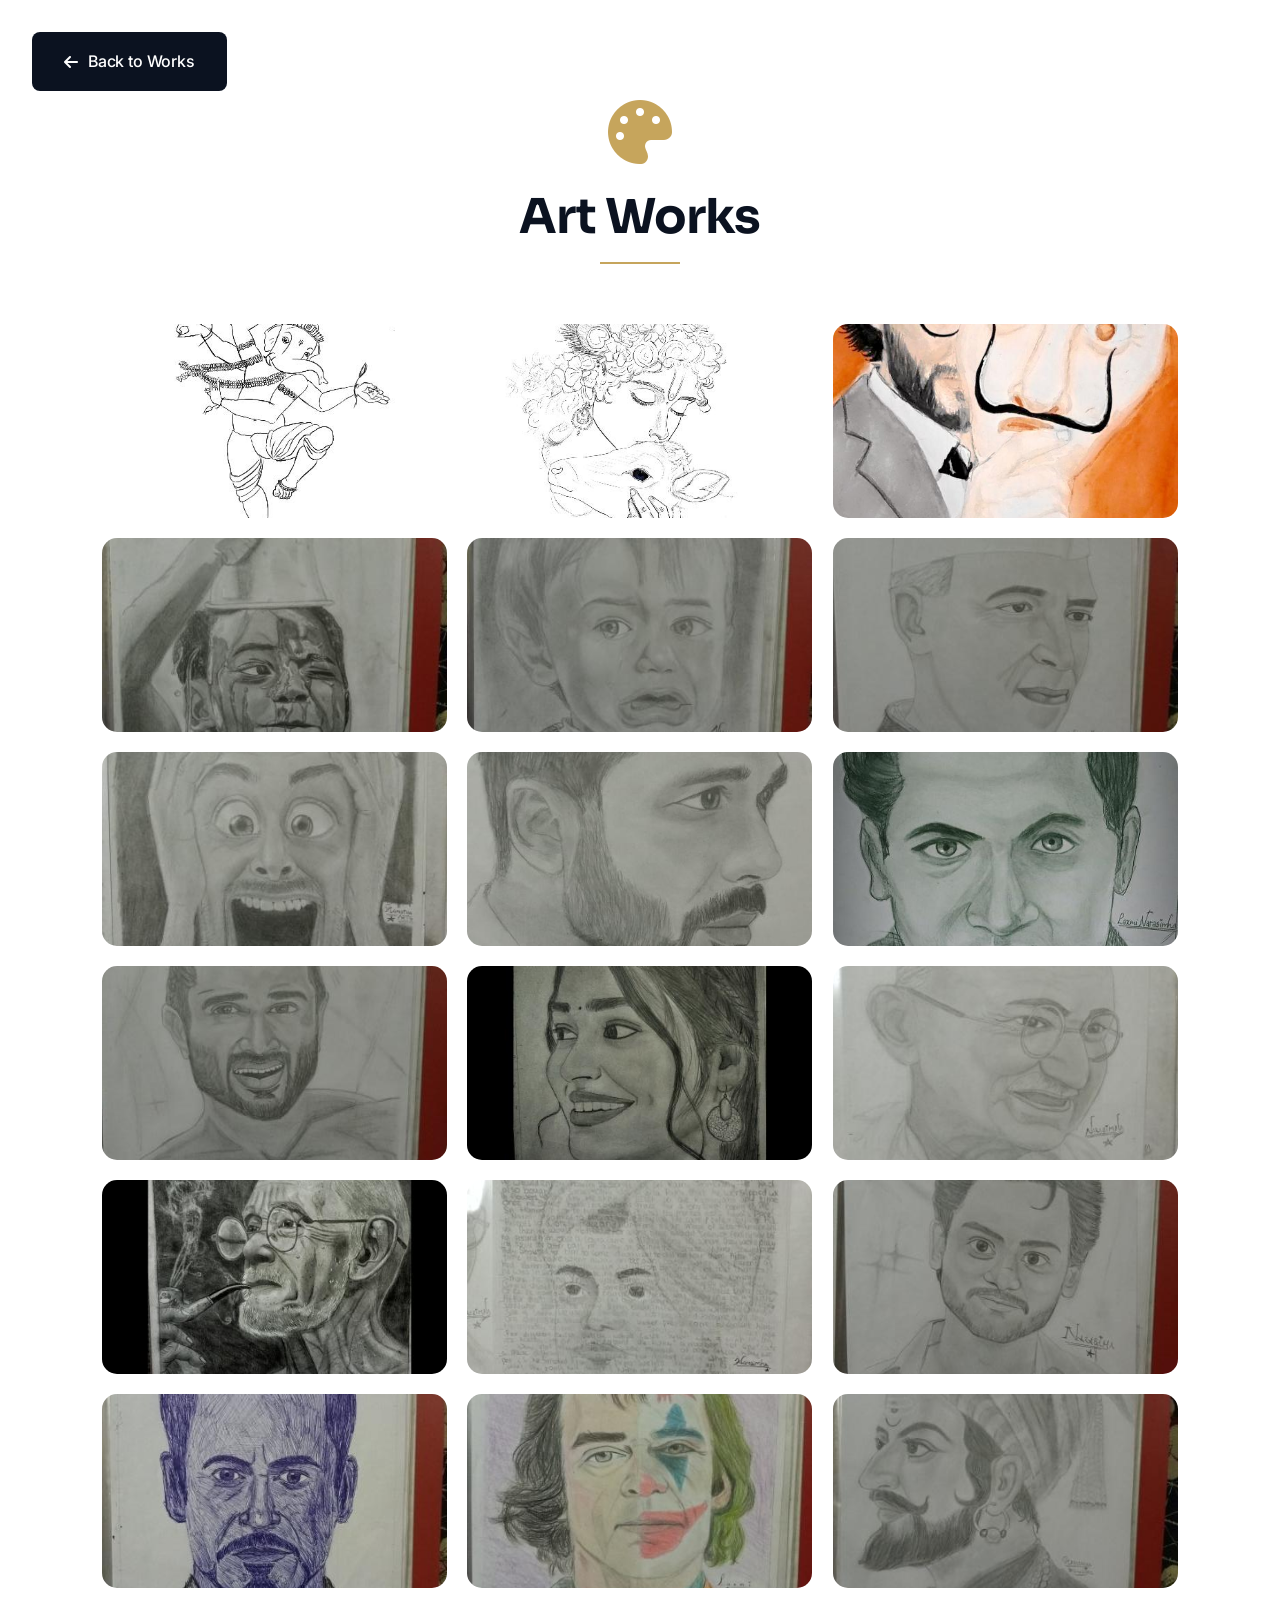
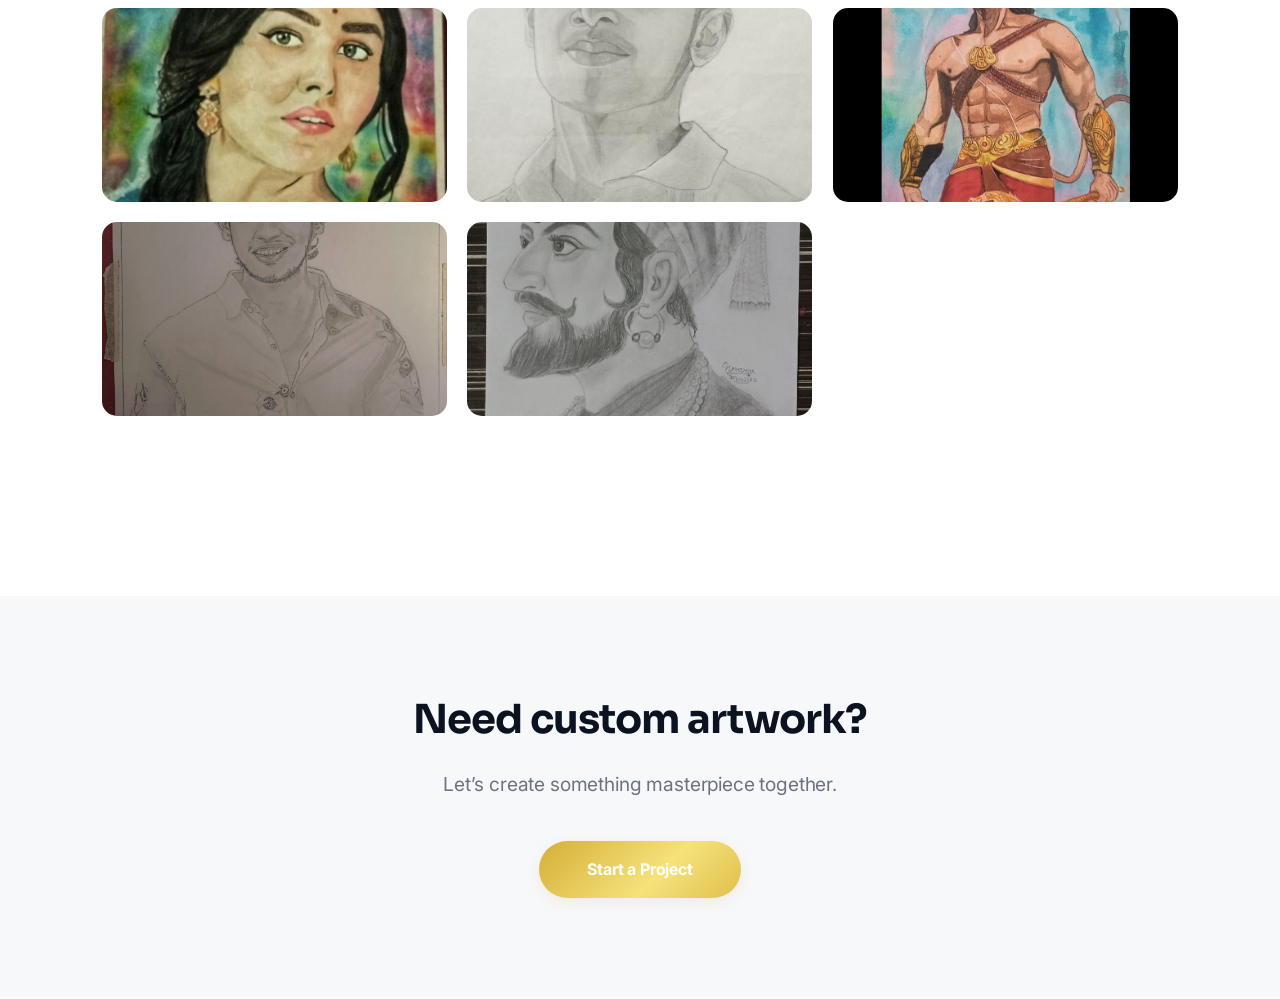
==== commit 77be50ca: "Enhance portfolio pages with lightbox, animations, and CTAs" ====
--- a/art-works.html
+++ b/art-works.html
@@ -15,10 +15,11 @@
     <style>
         body {
             font-family: 'Inter', sans-serif;
+            background-color: var(--bg-white);
         }
         h1 {
             font-family: 'Sora', sans-serif;
-         }
+        }
         .back-btn {
             position: fixed;
             top: 2rem;
@@ -27,7 +28,7 @@
             background: var(--primary);
             color: white;
             border-radius: 8px;
-            font-weight: 700;
+            font-weight: 500;
             text-decoration: none;
             display: flex;
             align-items: center;
@@ -39,6 +40,20 @@
             transform: translateX(-5px);
             background: var(--accent);
         }
+        .portfolio-grid .work-item {
+            cursor: pointer;
+            transition: var(--transition);
+        }
+        .portfolio-grid .work-item:hover {
+            transform: translateY(-5px);
+            box-shadow: 0 15px 35px rgba(198, 165, 92, 0.2);
+        }
+        .page-cta {
+            padding: 100px 8%;
+            background: var(--bg-soft);
+            text-align: center;
+            margin-top: 80px;
+        }
     </style>
 </head>
 <body>
@@ -48,41 +63,58 @@
     </a>
 
     <section style="padding: 120px 8%; min-height: 100vh;">
-        <div style="text-align: center; margin-bottom: 60px;">
+        <div class="reveal" style="text-align: center; margin-bottom: 60px;">
             <i class="fas fa-palette" style="font-size: 4rem; color: var(--accent); margin-bottom: 1.5rem;"></i>
             <h1 style="font-size: 3rem; color: var(--primary); margin-bottom: 1rem;">Art Works</h1>
             <div class="accent-line" style="margin: 0 auto;"></div>
         </div>
 
         <div class="portfolio-grid" style="display: grid; grid-template-columns: repeat(auto-fill, minmax(280px, 1fr)); gap: 20px;">
-            <!-- Artworks Grid -->
-            <div class="work-item" style="border-radius: 12px; overflow: hidden; aspect-ratio: 1/1;"><img src="1000944520.jpg" style="width:100%; height:100%; object-fit:cover;"></div>
-            <div class="work-item" style="border-radius: 12px; overflow: hidden; aspect-ratio: 1/1;"><img src="1000944521.jpg" style="width:100%; height:100%; object-fit:cover;"></div>
-            <div class="work-item" style="border-radius: 12px; overflow: hidden; aspect-ratio: 1/1;"><img src="1000945619.jpg" style="width:100%; height:100%; object-fit:cover;"></div>
-            <div class="work-item" style="border-radius: 12px; overflow: hidden; aspect-ratio: 1/1;"><img src="1000945620.jpg" style="width:100%; height:100%; object-fit:cover;"></div>
-            <div class="work-item" style="border-radius: 12px; overflow: hidden; aspect-ratio: 1/1;"><img src="1000945621.jpg" style="width:100%; height:100%; object-fit:cover;"></div>
-            <div class="work-item" style="border-radius: 12px; overflow: hidden; aspect-ratio: 1/1;"><img src="1000945622.jpg" style="width:100%; height:100%; object-fit:cover;"></div>
-            <div class="work-item" style="border-radius: 12px; overflow: hidden; aspect-ratio: 1/1;"><img src="1000945623.jpg" style="width:100%; height:100%; object-fit:cover;"></div>
-            <div class="work-item" style="border-radius: 12px; overflow: hidden; aspect-ratio: 1/1;"><img src="1000945624.jpg" style="width:100%; height:100%; object-fit:cover;"></div>
-            <div class="work-item" style="border-radius: 12px; overflow: hidden; aspect-ratio: 1/1;"><img src="1000945627.jpg" style="width:100%; height:100%; object-fit:cover;"></div>
-            <div class="work-item" style="border-radius: 12px; overflow: hidden; aspect-ratio: 1/1;"><img src="1000945628.jpg" style="width:100%; height:100%; object-fit:cover;"></div>
-            <div class="work-item" style="border-radius: 12px; overflow: hidden; aspect-ratio: 1/1;"><img src="1000945629.jpg" style="width:100%; height:100%; object-fit:cover;"></div>
-            <div class="work-item" style="border-radius: 12px; overflow: hidden; aspect-ratio: 1/1;"><img src="1000945631.jpg" style="width:100%; height:100%; object-fit:cover;"></div>
-            <div class="work-item" style="border-radius: 12px; overflow: hidden; aspect-ratio: 1/1;"><img src="1000945633.jpg" style="width:100%; height:100%; object-fit:cover;"></div>
-            <div class="work-item" style="border-radius: 12px; overflow: hidden; aspect-ratio: 1/1;"><img src="1000945634.jpg" style="width:100%; height:100%; object-fit:cover;"></div>
-            <div class="work-item" style="border-radius: 12px; overflow: hidden; aspect-ratio: 1/1;"><img src="1000945635.jpg" style="width:100%; height:100%; object-fit:cover;"></div>
-            <div class="work-item" style="border-radius: 12px; overflow: hidden; aspect-ratio: 1/1;"><img src="1000945637.jpg" style="width:100%; height:100%; object-fit:cover;"></div>
-            <div class="work-item" style="border-radius: 12px; overflow: hidden; aspect-ratio: 1/1;"><img src="1000945638.jpg" style="width:100%; height:100%; object-fit:cover;"></div>
-            <div class="work-item" style="border-radius: 12px; overflow: hidden; aspect-ratio: 1/1;"><img src="1000945639.jpg" style="width:100%; height:100%; object-fit:cover;"></div>
-            <div class="work-item" style="border-radius: 12px; overflow: hidden; aspect-ratio: 1/1;"><img src="1000945641.jpg" style="width:100%; height:100%; object-fit:cover;"></div>
-            <div class="work-item" style="border-radius: 12px; overflow: hidden; aspect-ratio: 1/1;"><img src="1000945755.jpg" style="width:100%; height:100%; object-fit:cover;"></div>
-            <div class="work-item" style="border-radius: 12px; overflow: hidden; aspect-ratio: 1/1;"><img src="1000946402.jpg" style="width:100%; height:100%; object-fit:cover;"></div>
-            <div class="work-item" style="border-radius: 12px; overflow: hidden; aspect-ratio: 1/1;"><img src="1000947400.jpg" style="width:100%; height:100%; object-fit:cover;"></div>
-            <div class="work-item" style="border-radius: 12px; overflow: hidden; aspect-ratio: 1/1;"><img src="47845.jpg" style="width:100%; height:100%; object-fit:cover;"></div>
+            <div class="work-item reveal" onclick="openLightbox(this.querySelector('img').src)"><img src="1000944520.jpg" style="width:100%; height:100%; object-fit:cover;"></div>
+            <div class="work-item reveal" onclick="openLightbox(this.querySelector('img').src)"><img src="1000944521.jpg" style="width:100%; height:100%; object-fit:cover;"></div>
+            <div class="work-item reveal" onclick="openLightbox(this.querySelector('img').src)"><img src="1000945619.jpg" style="width:100%; height:100%; object-fit:cover;"></div>
+            <div class="work-item reveal" onclick="openLightbox(this.querySelector('img').src)"><img src="1000945620.jpg" style="width:100%; height:100%; object-fit:cover;"></div>
+            <div class="work-item reveal" onclick="openLightbox(this.querySelector('img').src)"><img src="1000945621.jpg" style="width:100%; height:100%; object-fit:cover;"></div>
+            <div class="work-item reveal" onclick="openLightbox(this.querySelector('img').src)"><img src="1000945622.jpg" style="width:100%; height:100%; object-fit:cover;"></div>
+            <div class="work-item reveal" onclick="openLightbox(this.querySelector('img').src)"><img src="1000945623.jpg" style="width:100%; height:100%; object-fit:cover;"></div>
+            <div class="work-item reveal" onclick="openLightbox(this.querySelector('img').src)"><img src="1000945624.jpg" style="width:100%; height:100%; object-fit:cover;"></div>
+            <div class="work-item reveal" onclick="openLightbox(this.querySelector('img').src)"><img src="1000945627.jpg" style="width:100%; height:100%; object-fit:cover;"></div>
+            <div class="work-item reveal" onclick="openLightbox(this.querySelector('img').src)"><img src="1000945628.jpg" style="width:100%; height:100%; object-fit:cover;"></div>
+            <div class="work-item reveal" onclick="openLightbox(this.querySelector('img').src)"><img src="1000945629.jpg" style="width:100%; height:100%; object-fit:cover;"></div>
+            <div class="work-item reveal" onclick="openLightbox(this.querySelector('img').src)"><img src="1000945631.jpg" style="width:100%; height:100%; object-fit:cover;"></div>
+            <div class="work-item reveal" onclick="openLightbox(this.querySelector('img').src)"><img src="1000945633.jpg" style="width:100%; height:100%; object-fit:cover;"></div>
+            <div class="work-item reveal" onclick="openLightbox(this.querySelector('img').src)"><img src="1000945634.jpg" style="width:100%; height:100%; object-fit:cover;"></div>
+            <div class="work-item reveal" onclick="openLightbox(this.querySelector('img').src)"><img src="1000945635.jpg" style="width:100%; height:100%; object-fit:cover;"></div>
+            <div class="work-item reveal" onclick="openLightbox(this.querySelector('img').src)"><img src="1000945637.jpg" style="width:100%; height:100%; object-fit:cover;"></div>
+            <div class="work-item reveal" onclick="openLightbox(this.querySelector('img').src)"><img src="1000945638.jpg" style="width:100%; height:100%; object-fit:cover;"></div>
+            <div class="work-item reveal" onclick="openLightbox(this.querySelector('img').src)"><img src="1000945639.jpg" style="width:100%; height:100%; object-fit:cover;"></div>
+            <div class="work-item reveal" onclick="openLightbox(this.querySelector('img').src)"><img src="1000945641.jpg" style="width:100%; height:100%; object-fit:cover;"></div>
+            <div class="work-item reveal" onclick="openLightbox(this.querySelector('img').src)"><img src="1000945755.jpg" style="width:100%; height:100%; object-fit:cover;"></div>
+            <div class="work-item reveal" onclick="openLightbox(this.querySelector('img').src)"><img src="1000946402.jpg" style="width:100%; height:100%; object-fit:cover;"></div>
+            <div class="work-item reveal" onclick="openLightbox(this.querySelector('img').src)"><img src="1000947400.jpg" style="width:100%; height:100%; object-fit:cover;"></div>
+            <div class="work-item reveal" onclick="openLightbox(this.querySelector('img').src)"><img src="47845.jpg" style="width:100%; height:100%; object-fit:cover;"></div>
         </div>
     </section>
 
-    <!-- Custom JS (Just in case) -->
+    <section class="page-cta reveal">
+        <h2 style="font-size: 2.5rem; margin-bottom: 1.5rem;">Need custom artwork?</h2>
+        <p style="font-size: 1.2rem; color: var(--text-light); margin-bottom: 2.5rem;">Let’s create something masterpiece together.</p>
+        <a href="index.html#contact" class="btn btn-primary" style="padding: 1.2rem 3rem;">Start a Project</a>
+    </section>
+
+    <script>
+        function openLightbox(src) {
+            const lb = document.createElement('div');
+            lb.style.cssText = `position: fixed; inset: 0; background: rgba(11, 18, 32, 0.95); z-index: 10000; display: flex; align-items: center; justify-content: center; cursor: zoom-out; opacity: 0; transition: opacity 0.3s ease;`;
+            lb.innerHTML = `<img src="${src}" style="max-width: 90%; max-height: 90%; border-radius: 10px; box-shadow: 0 20px 50px rgba(0,0,0,0.5);">`;
+            lb.onclick = () => {
+                lb.style.opacity = '0';
+                setTimeout(() => lb.remove(), 300);
+            };
+            document.body.appendChild(lb);
+            setTimeout(() => lb.style.opacity = '1', 10);
+        }
+    </script>
     <script src="main.js"></script>
 </body>
 </html>
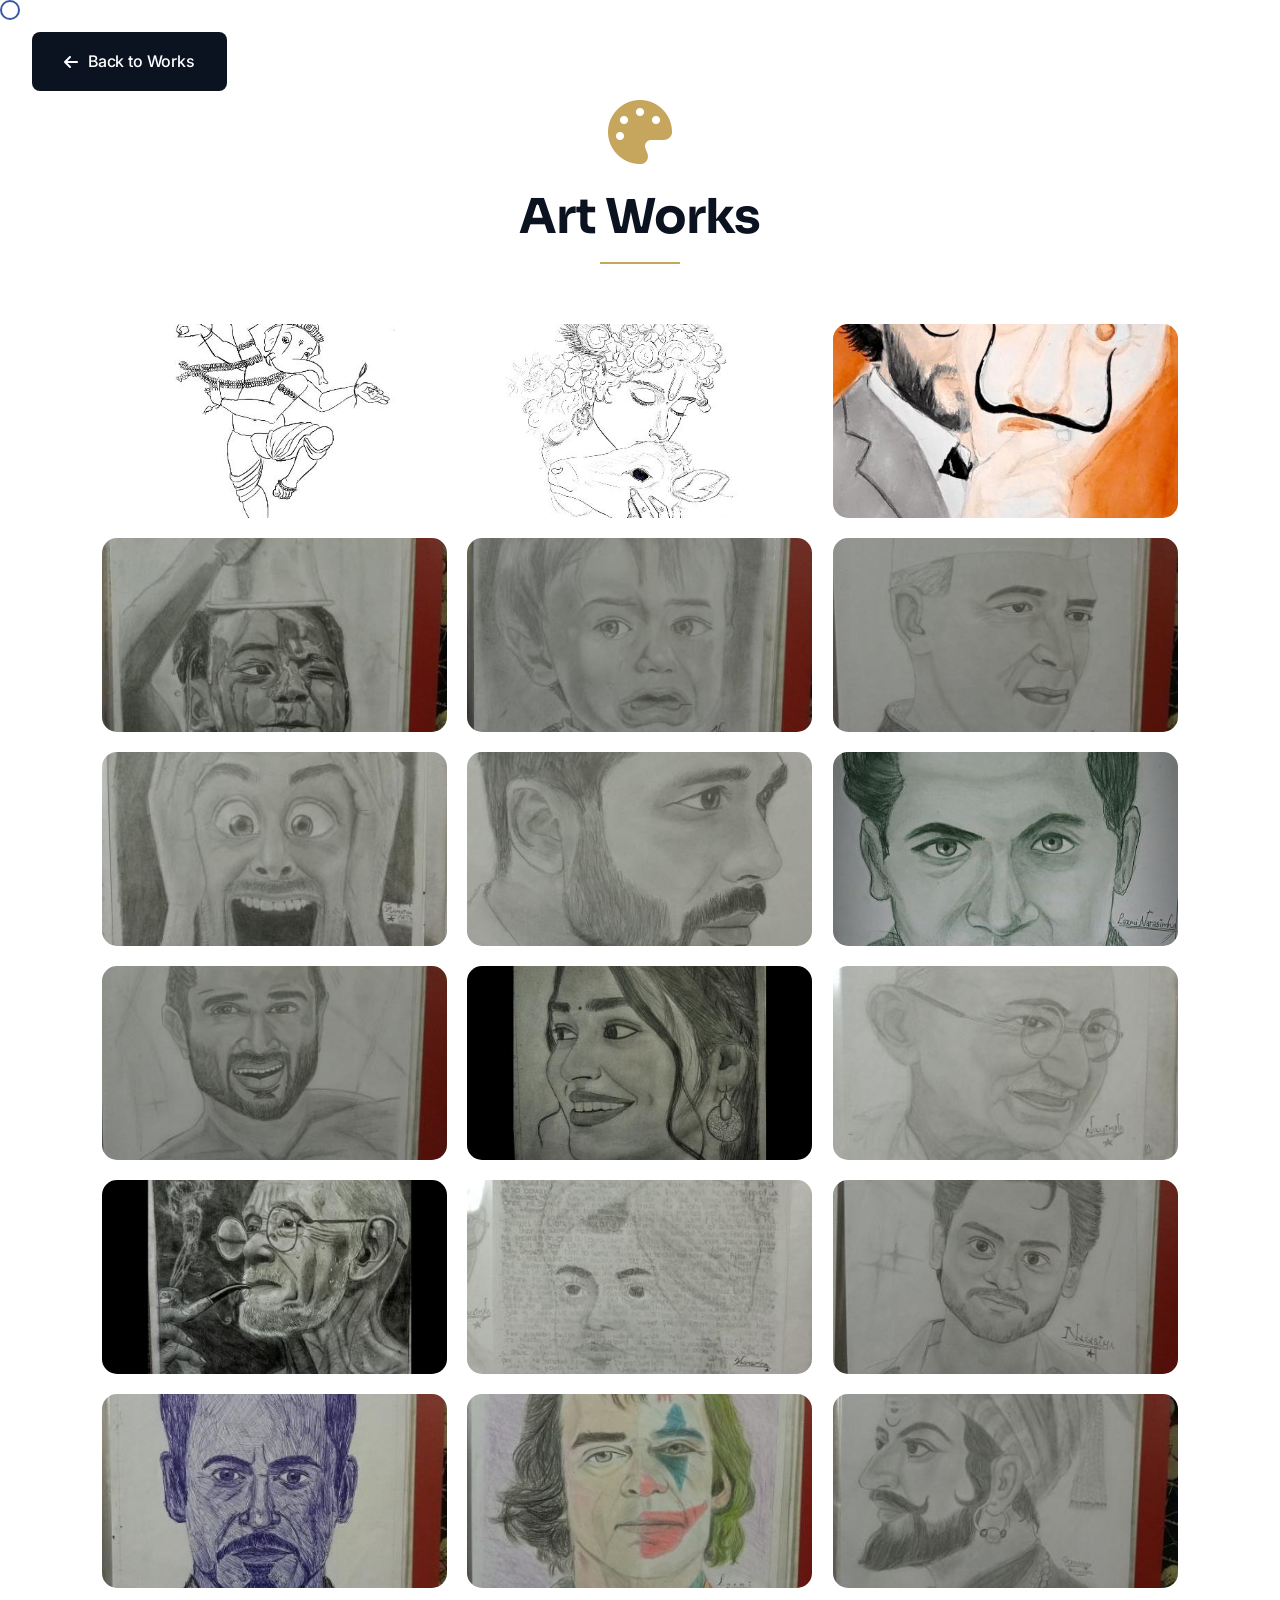
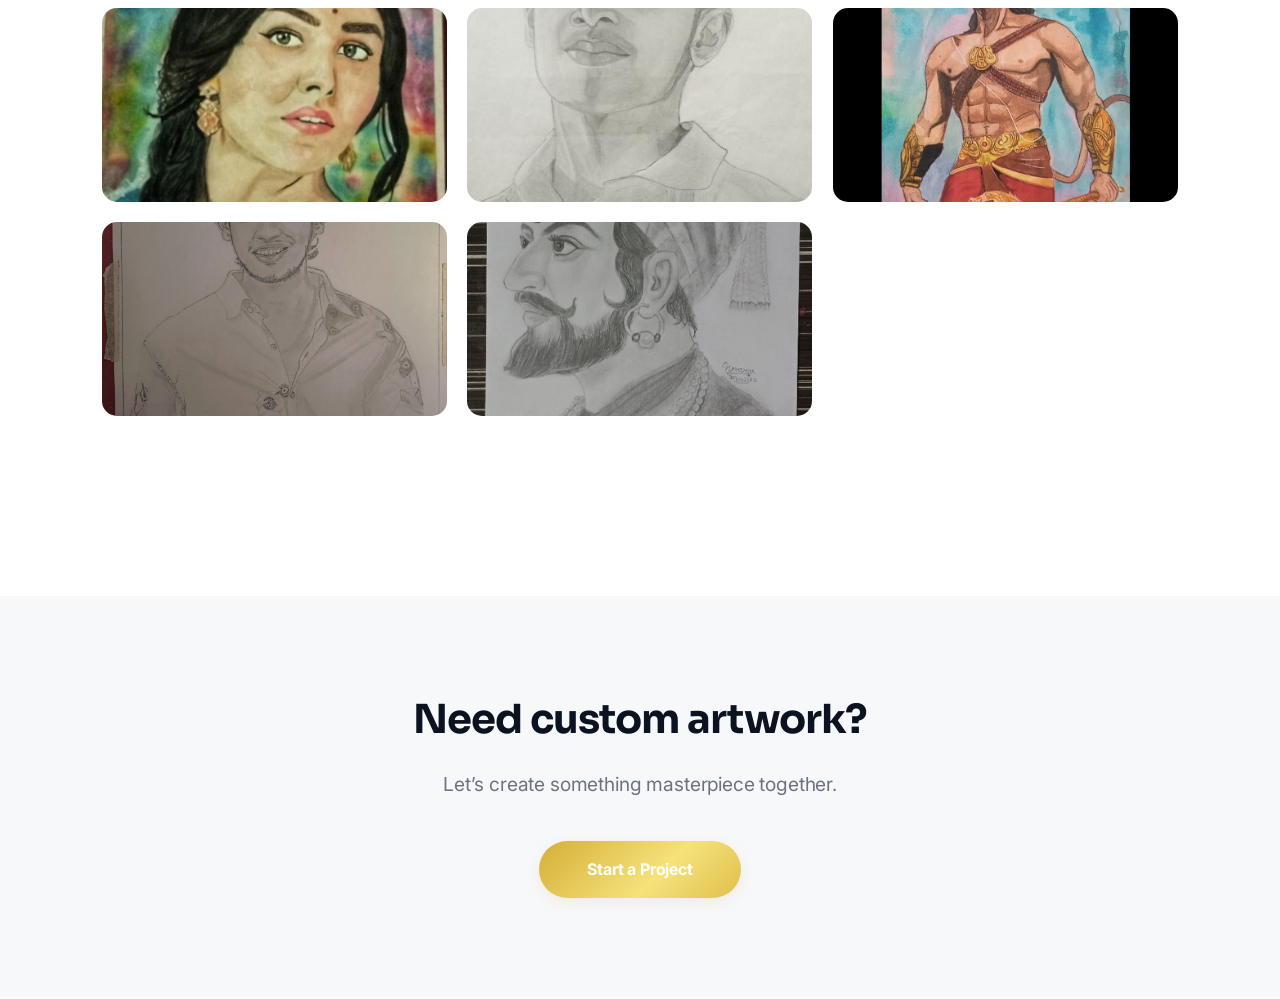
==== commit 6e51c6cc: "Implement all premium UI/UX enhancements: Custom Cursor, Progress Bar, Testimonials, and Back-to-Top" ====
--- a/art-works.html
+++ b/art-works.html
@@ -57,6 +57,10 @@
     </style>
 </head>
 <body>
+
+    <div class="custom-cursor"></div>
+    <div id="scroll-progress"></div>
+    <div id="back-to-top"><i class="fas fa-arrow-up"></i></div>
 
     <a href="index.html#portfolio" class="back-btn">
         <i class="fas fa-arrow-left"></i> Back to Works
--- a/style.css
+++ b/style.css
@@ -498,7 +498,147 @@
 .portfolio-card.folder-clickable:hover {
     transform: translateY(-8px);
     box-shadow: 0 25px 50px rgba(198, 165, 92, 0.2);
-    background: #FFFEFA;
+    background: var(--bg-soft);
+    padding: 0.5rem 1rem;
+    border-radius: 50px;
+    font-size: 0.8rem;
+    font-weight: 500;
+    color: var(--accent);
+}
+
+/* --- PREMIUM ENHANCEMENTS --- */
+
+/* Custom Cursor */
+.custom-cursor {
+    width: 20px;
+    height: 20px;
+    border: 2px solid var(--accent);
+    border-radius: 50%;
+    position: fixed;
+    pointer-events: none;
+    z-index: 10000;
+    transition: transform 0.1s ease, background 0.3s ease;
+    mix-blend-mode: difference;
+}
+
+.custom-cursor.hover {
+    transform: scale(2.5);
+    background: var(--accent);
+    border-color: transparent;
+}
+
+/* Scroll Progress Bar */
+#scroll-progress {
+    position: fixed;
+    top: 0;
+    left: 0;
+    height: 4px;
+    background: linear-gradient(90deg, var(--accent), #e1c16e);
+    z-index: 10001;
+    width: 0%;
+    transition: width 0.1s ease;
+}
+
+/* Back to Top Button */
+#back-to-top {
+    position: fixed;
+    bottom: 30px;
+    right: 30px;
+    width: 50px;
+    height: 50px;
+    background: var(--primary);
+    color: white;
+    border-radius: 50%;
+    display: flex;
+    align-items: center;
+    justify-content: center;
+    cursor: pointer;
+    z-index: 1000;
+    opacity: 0;
+    visibility: hidden;
+    transition: all 0.4s ease;
+    box-shadow: 0 10px 25px rgba(0,0,0,0.2);
+}
+
+#back-to-top.visible {
+    opacity: 1;
+    visibility: visible;
+}
+
+#back-to-top:hover {
+    background: var(--accent);
+    transform: translateY(-5px);
+}
+
+/* Skeleton Loading */
+.skeleton {
+    background: linear-gradient(90deg, #f0f0f0 25%, #e0e0e0 50%, #f0f0f0 75%);
+    background-size: 200% 100%;
+    animation: skeleton-loading 1.5s infinite;
+}
+
+@keyframes skeleton-loading {
+    0% { background-position: 200% 0; }
+    100% { background-position: -200% 0; }
+}
+
+/* Testimonials Slider */
+.testimonials-container {
+    display: flex;
+    gap: 30px;
+    overflow-x: auto;
+    padding: 20px 0 40px;
+    scroll-snap-type: x mandatory;
+    scrollbar-width: none;
+}
+
+.testimonials-container::-webkit-scrollbar {
+    display: none;
+}
+
+.testimonial-card {
+    min-width: 350px;
+    background: white;
+    padding: 40px;
+    border-radius: 20px;
+    box-shadow: var(--shadow-sm);
+    scroll-snap-align: center;
+    border: 1px solid rgba(0,0,0,0.05);
+    transition: var(--transition);
+}
+
+.testimonial-card:hover {
+    box-shadow: var(--shadow-md);
+    border-color: var(--accent);
+}
+
+.testimonial-text {
+    font-size: 1.1rem;
+    font-style: italic;
+    color: var(--text-dark);
+    margin-bottom: 25px;
+    line-height: 1.8;
+}
+
+.client-info {
+    display: flex;
+    align-items: center;
+    gap: 15px;
+}
+
+.client-name {
+    font-weight: 700;
+    color: var(--primary);
+}
+
+.client-role {
+    font-size: 0.85rem;
+    color: var(--text-light);
+}
+
+@media (max-width: 768px) {
+    .custom-cursor { display: none; }
+    .testimonial-card { min-width: 300px; }
 }
 
 .folder-status {
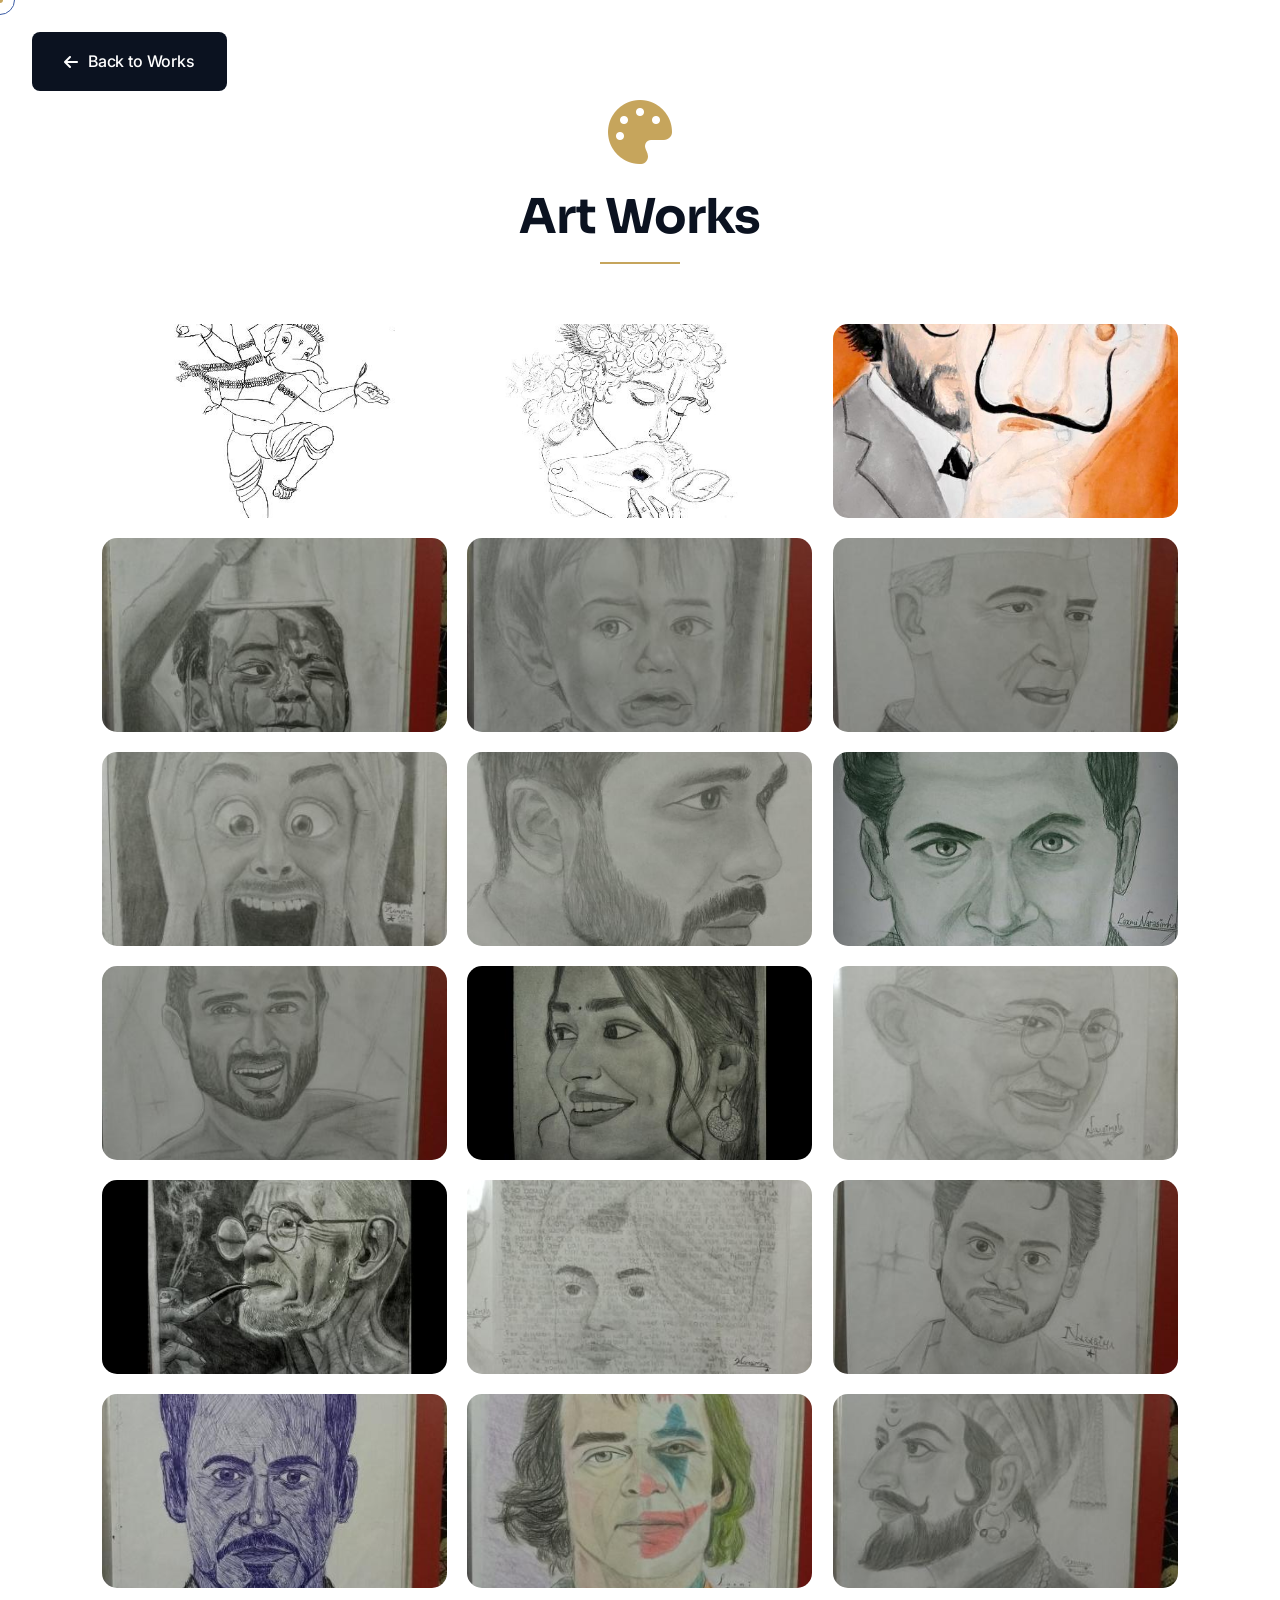
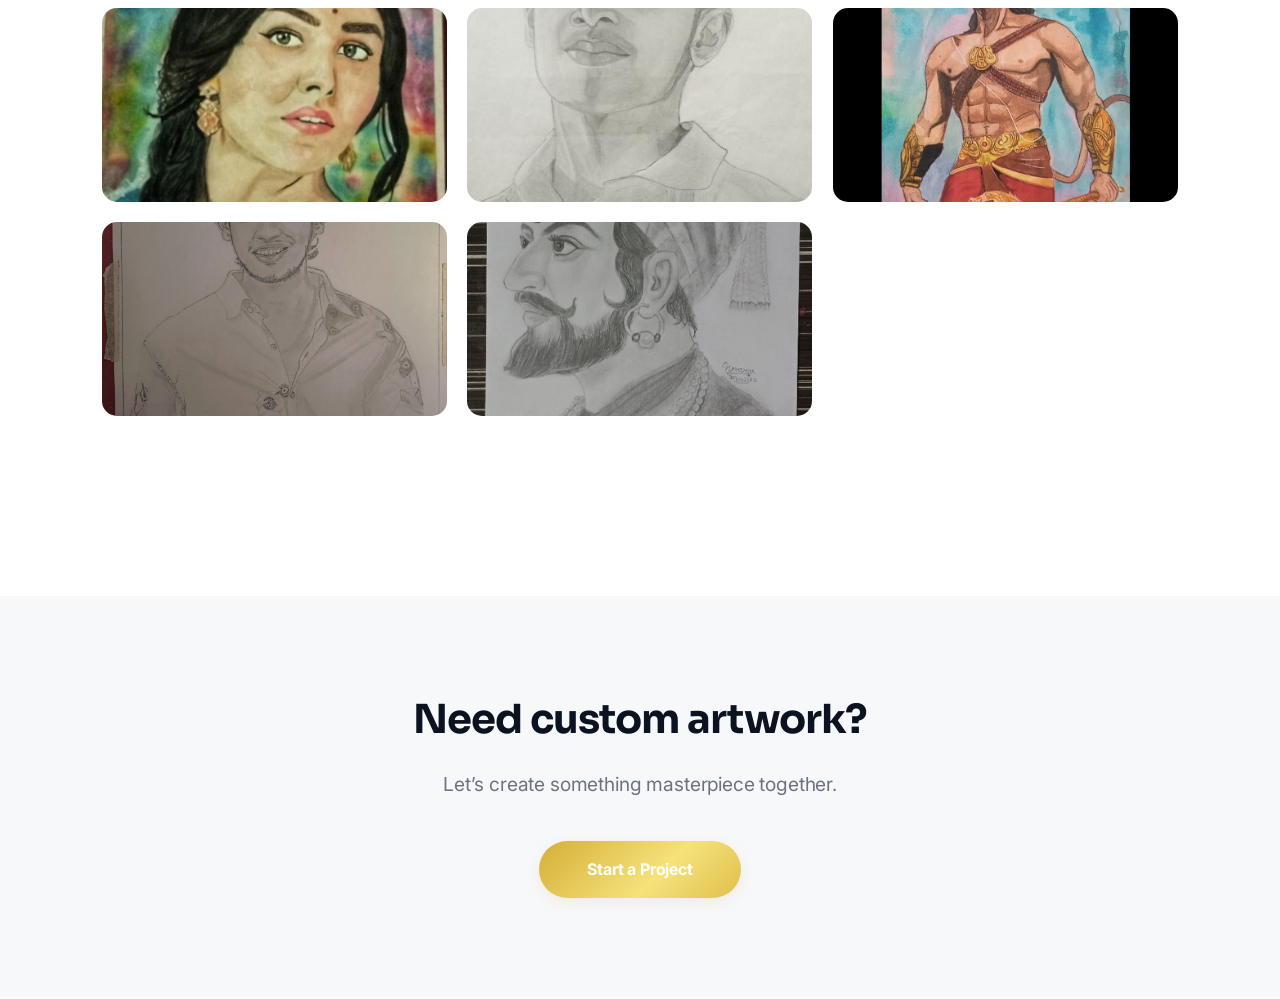
==== commit e9da7ec9: "Upgrade cursor to premium dual-element (dot + magnetic ring) design" ====
--- a/art-works.html
+++ b/art-works.html
@@ -59,6 +59,7 @@
 <body>
 
     <div class="custom-cursor"></div>
+    <div class="cursor-dot"></div>
     <div id="scroll-progress"></div>
     <div id="back-to-top"><i class="fas fa-arrow-up"></i></div>
 
--- a/style.css
+++ b/style.css
@@ -510,21 +510,40 @@
 
 /* Custom Cursor */
 .custom-cursor {
-    width: 20px;
-    height: 20px;
-    border: 2px solid var(--accent);
+    width: 30px;
+    height: 30px;
+    border: 1px solid var(--accent);
     border-radius: 50%;
     position: fixed;
     pointer-events: none;
     z-index: 10000;
-    transition: transform 0.1s ease, background 0.3s ease;
+    transition: width 0.3s ease, height 0.3s ease, background 0.3s ease, border-color 0.3s ease;
     mix-blend-mode: difference;
+    transform: translate(-50%, -50%);
+}
+
+.cursor-dot {
+    width: 6px;
+    height: 6px;
+    background: var(--accent);
+    border-radius: 50%;
+    position: fixed;
+    pointer-events: none;
+    z-index: 10001;
+    transform: translate(-50%, -50%);
+    transition: transform 0.1s ease;
 }
 
 .custom-cursor.hover {
-    transform: scale(2.5);
-    background: var(--accent);
-    border-color: transparent;
+    width: 60px;
+    height: 60px;
+    background: rgba(198, 165, 92, 0.1);
+    border-color: var(--accent);
+    border-width: 2px;
+}
+
+.cursor-dot.hover {
+    transform: translate(-50%, -50%) scale(0);
 }
 
 /* Scroll Progress Bar */
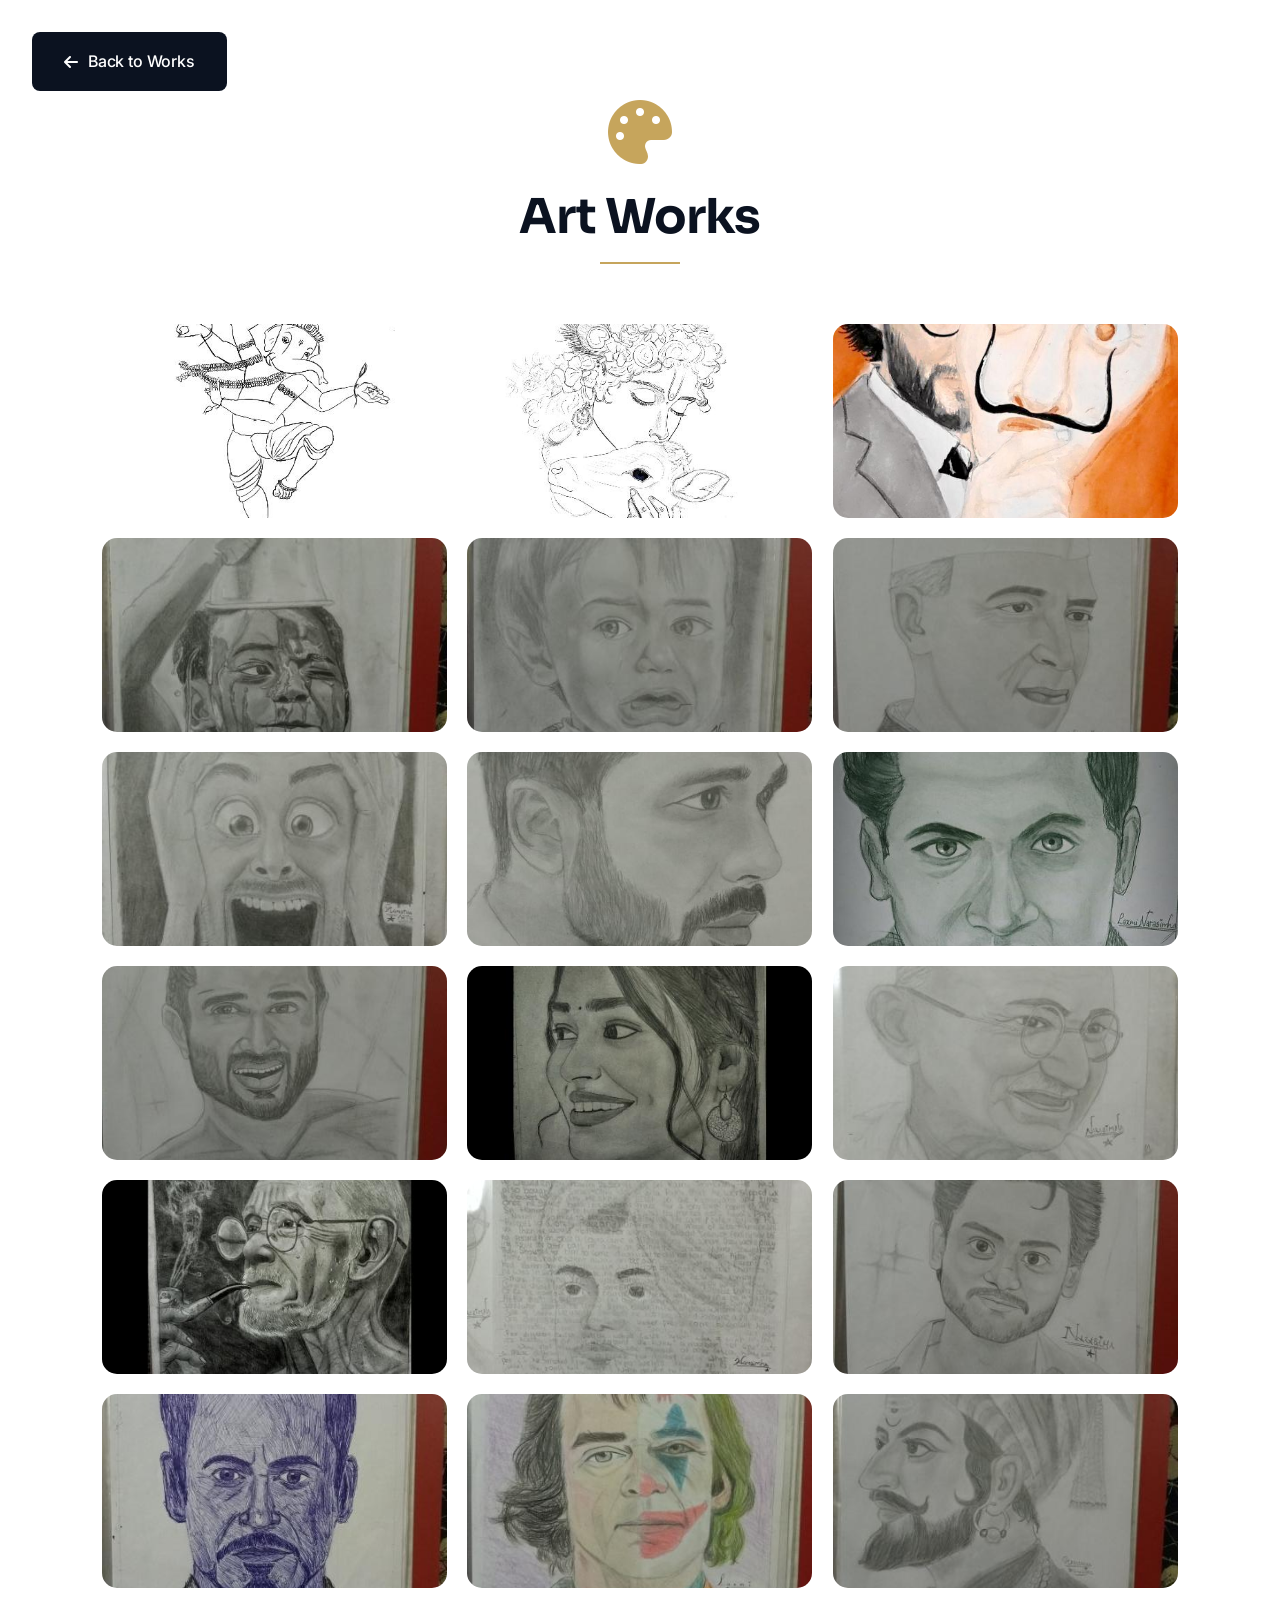
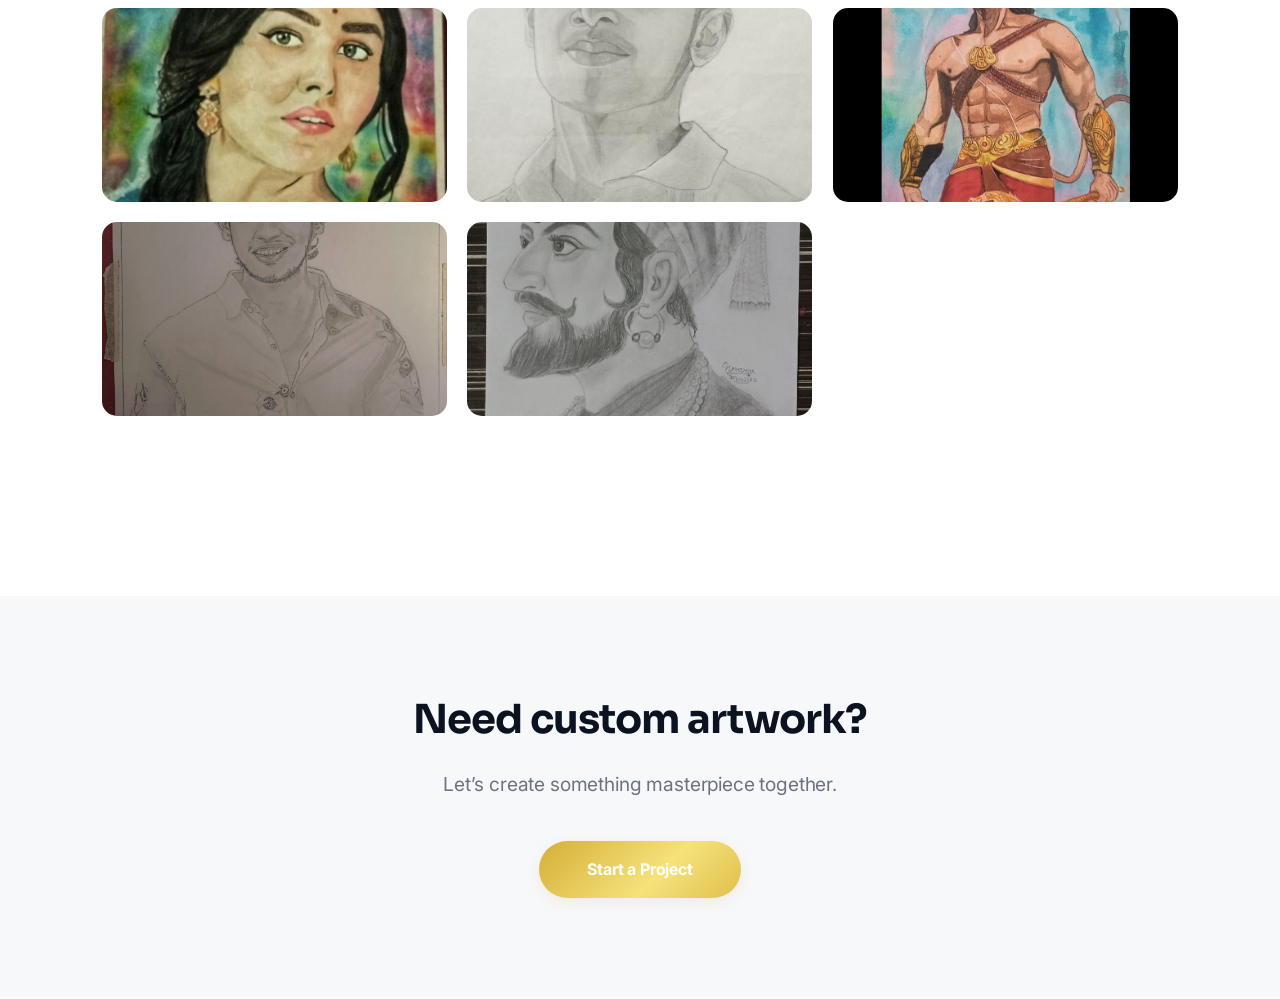
==== commit 22c674c7: "Replace ring cursor with gold sparkle trail effect" ====
--- a/art-works.html
+++ b/art-works.html
@@ -58,8 +58,6 @@
 </head>
 <body>
 
-    <div class="custom-cursor"></div>
-    <div class="cursor-dot"></div>
     <div id="scroll-progress"></div>
     <div id="back-to-top"><i class="fas fa-arrow-up"></i></div>
 
--- a/style.css
+++ b/style.css
@@ -508,42 +508,26 @@
 
 /* --- PREMIUM ENHANCEMENTS --- */
 
-/* Custom Cursor */
-.custom-cursor {
-    width: 30px;
-    height: 30px;
-    border: 1px solid var(--accent);
-    border-radius: 50%;
+/* Sparkle Cursor */
+.sparkle {
     position: fixed;
     pointer-events: none;
     z-index: 10000;
-    transition: width 0.3s ease, height 0.3s ease, background 0.3s ease, border-color 0.3s ease;
-    mix-blend-mode: difference;
-    transform: translate(-50%, -50%);
-}
-
-.cursor-dot {
-    width: 6px;
-    height: 6px;
+    width: 8px;
+    height: 8px;
+    border-radius: 50%;
     background: var(--accent);
-    border-radius: 50%;
-    position: fixed;
-    pointer-events: none;
-    z-index: 10001;
-    transform: translate(-50%, -50%);
-    transition: transform 0.1s ease;
-}
-
-.custom-cursor.hover {
-    width: 60px;
-    height: 60px;
-    background: rgba(198, 165, 92, 0.1);
-    border-color: var(--accent);
-    border-width: 2px;
-}
-
-.cursor-dot.hover {
-    transform: translate(-50%, -50%) scale(0);
+    transform: translate(-50%, -50%) scale(1);
+    animation: sparkle-fade 0.7s ease-out forwards;
+}
+
+@keyframes sparkle-fade {
+    0%   { opacity: 1; transform: translate(-50%, -50%) scale(1); }
+    100% { opacity: 0; transform: translate(-50%, -50%) scale(0); }
+}
+
+@media (max-width: 768px) {
+    .sparkle { display: none; }
 }
 
 /* Scroll Progress Bar */
